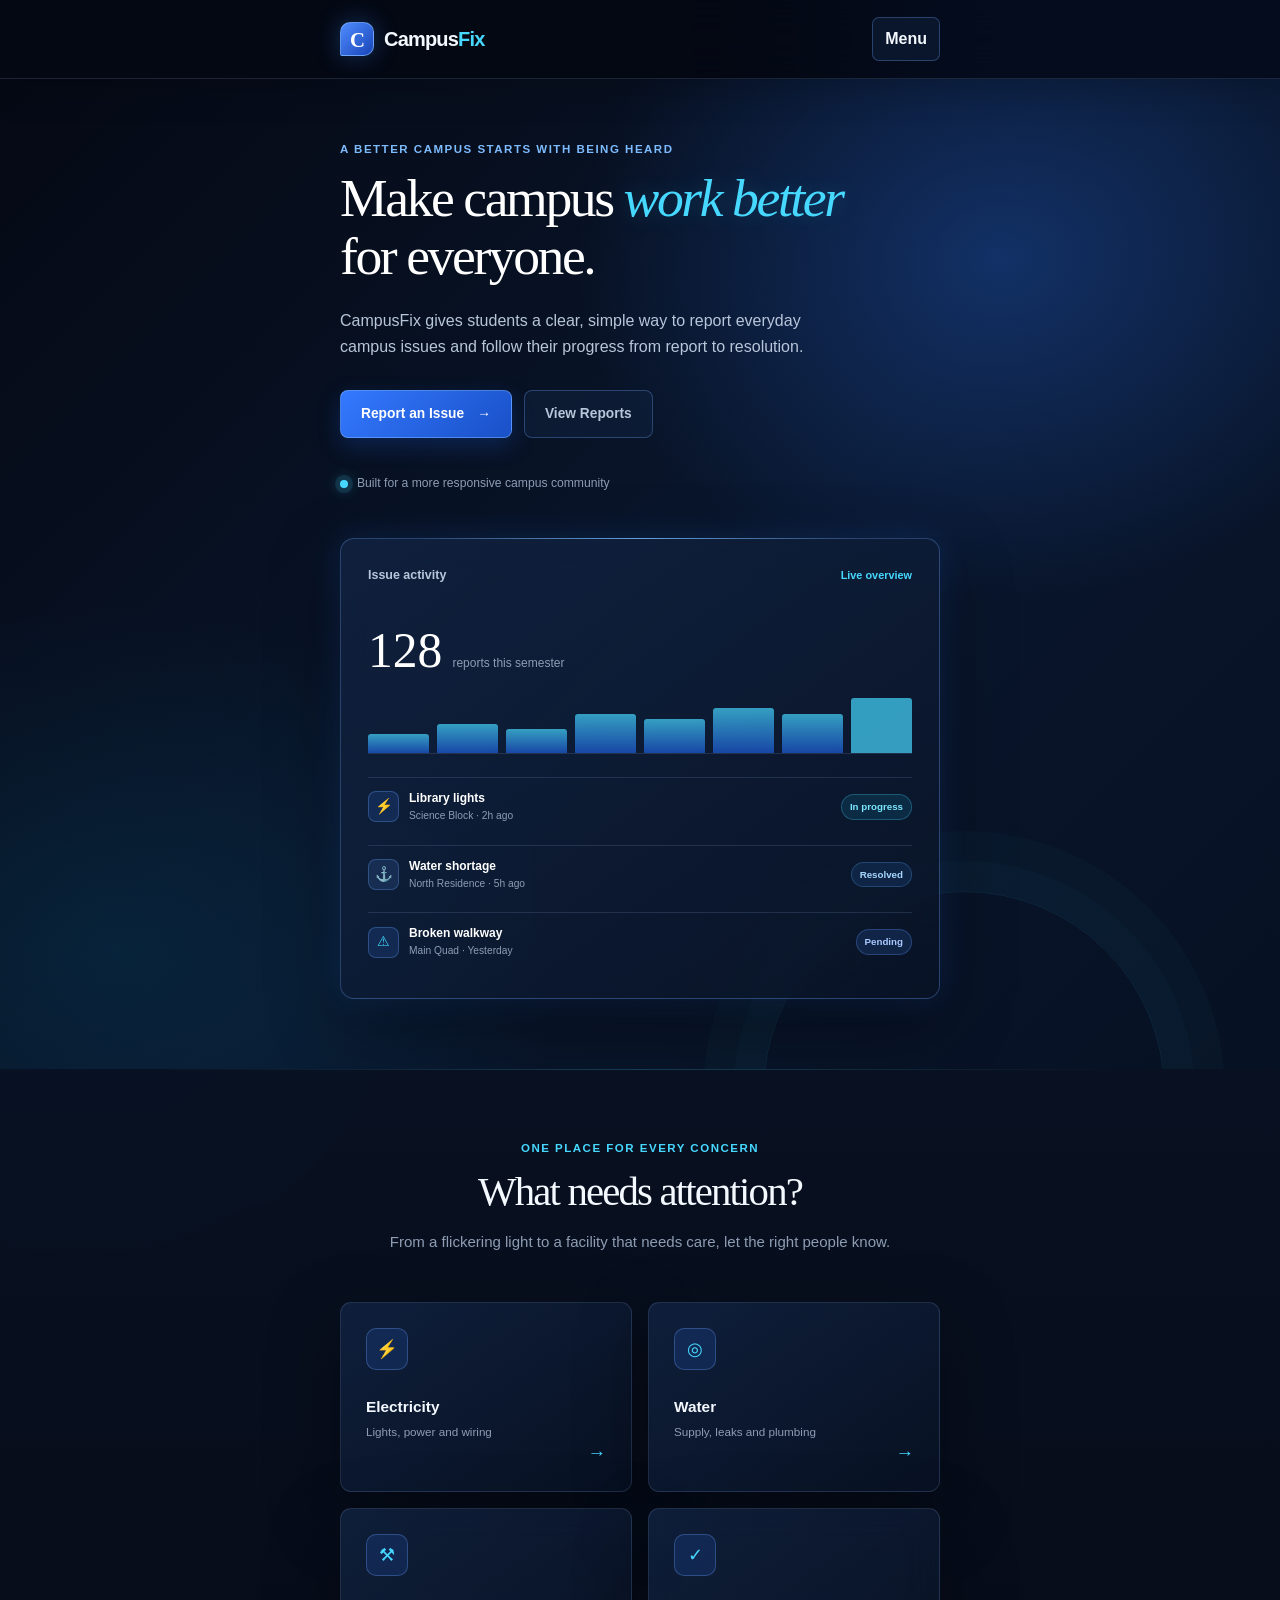
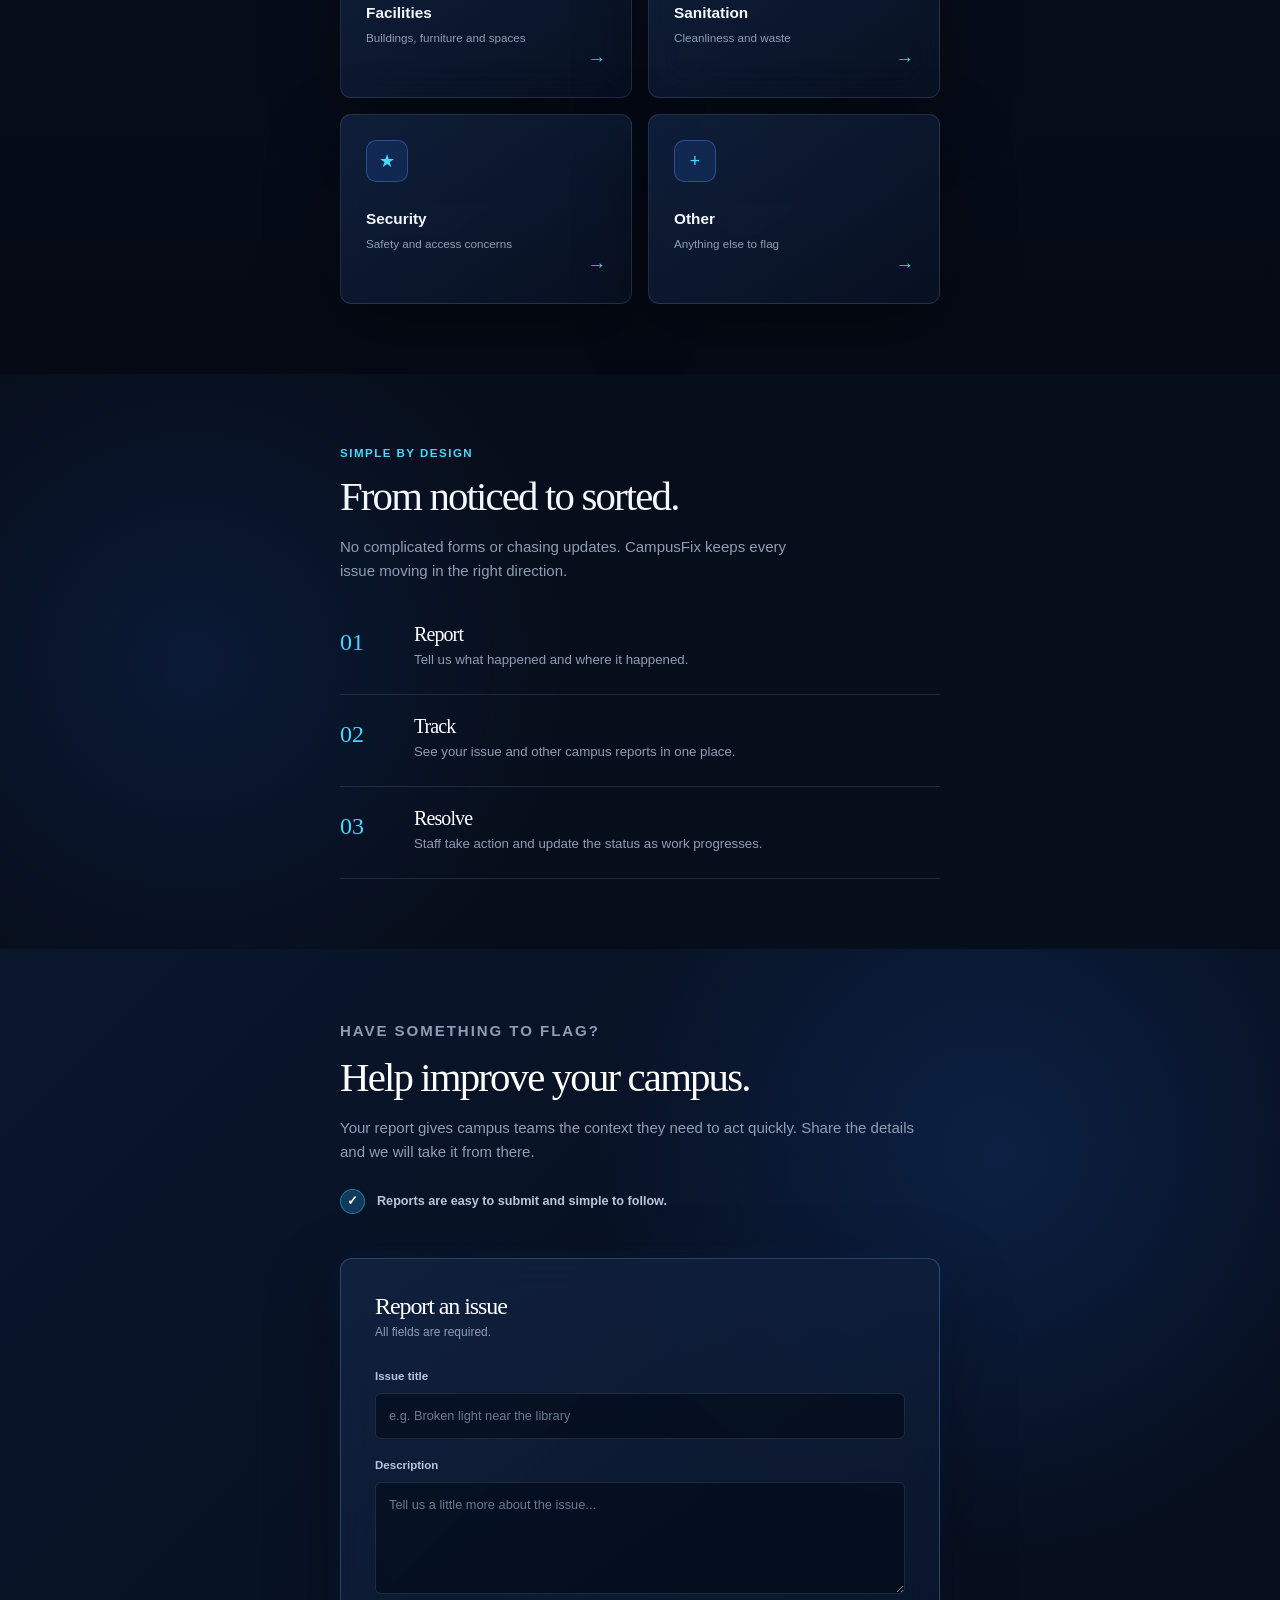
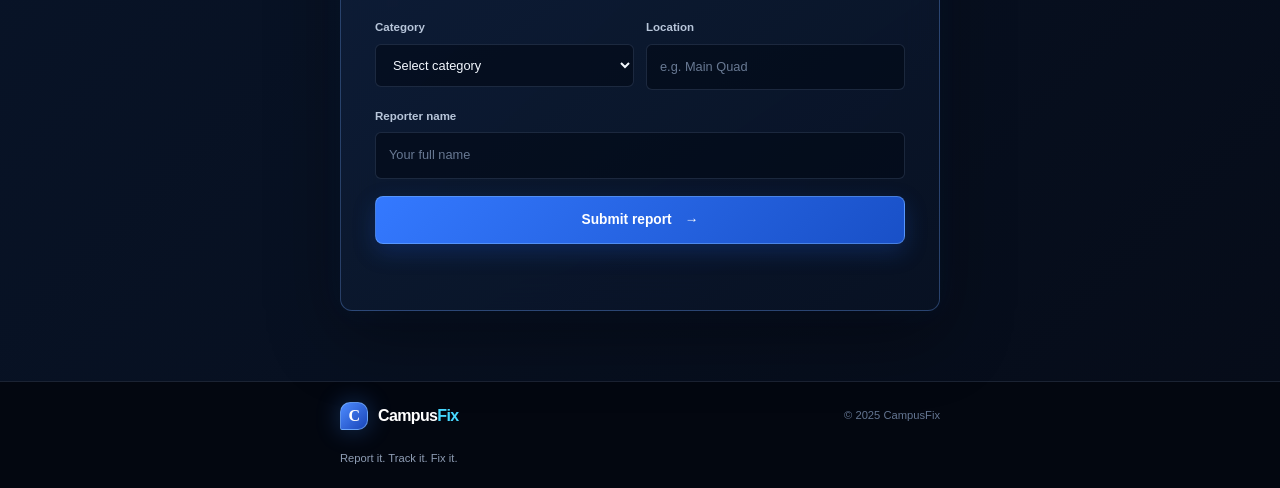
==== frontend/index.html @ f7b3ffe2 "Complete CampusFix full-stack application" ====
<!DOCTYPE html>
<html lang="en">
<head>
    <meta charset="UTF-8">
    <meta name="viewport" content="width=device-width, initial-scale=1.0">
    <meta name="description" content="CampusFix helps students report and track campus issues.">
    <title>CampusFix | Report it. Track it. Fix it.</title>
    <link rel="stylesheet" href="style.css">
</head>
<body>
    <header class="site-header">
        <div class="container nav-wrap">
            <a class="brand" href="index.html" aria-label="CampusFix home">
                <span class="brand-mark">C</span>
                <span>Campus<span class="brand-accent">Fix</span></span>
            </a>
            <button class="menu-toggle" type="button" aria-expanded="false" aria-controls="site-nav">Menu</button>
            <nav id="site-nav" class="site-nav" aria-label="Main navigation">
                <a class="active" href="index.html">Home</a>
                <a href="#report-form">Report Issue</a>
                <a href="reports.html">View Reports</a>
            </nav>
        </div>
    </header>

    <main>
        <section class="hero">
            <div class="container hero-grid">
                <div class="hero-copy">
                    <p class="eyebrow">A better campus starts with being heard</p>
                    <h1>Make campus <span>work better</span> for everyone.</h1>
                    <p class="hero-text">CampusFix gives students a clear, simple way to report everyday campus issues and follow their progress from report to resolution.</p>
                    <div class="hero-actions">
                        <a class="button button-primary" href="#report-form">Report an Issue <span aria-hidden="true">&#8594;</span></a>
                        <a class="button button-light" href="reports.html">View Reports</a>
                    </div>
                    <div class="hero-note"><span class="pulse-dot"></span> Built for a more responsive campus community</div>
                </div>
                <div class="hero-panel" aria-label="CampusFix issue tracking preview">
                    <div class="panel-topline"><span>Issue activity</span><span class="live-label">Live overview</span></div>
                    <div class="activity-total"><strong>128</strong><span>reports this semester</span></div>
                    <div class="mini-chart" aria-hidden="true"><i></i><i></i><i></i><i></i><i></i><i></i><i></i><i></i></div>
                    <div class="activity-list">
                        <div><span class="activity-icon teal">&#9889;</span><span><strong>Library lights</strong><small>Science Block &middot; 2h ago</small></span><b class="status status-progress">In progress</b></div>
                        <div><span class="activity-icon orange">&#9875;</span><span><strong>Water shortage</strong><small>North Residence &middot; 5h ago</small></span><b class="status status-resolved">Resolved</b></div>
                        <div><span class="activity-icon blue">&#9888;</span><span><strong>Broken walkway</strong><small>Main Quad &middot; Yesterday</small></span><b class="status status-pending">Pending</b></div>
                    </div>
                </div>
            </div>
        </section>

        <section class="section categories-section">
            <div class="container">
                <div class="section-heading centered">
                    <p class="eyebrow">One place for every concern</p>
                    <h2>What needs attention?</h2>
                    <p>From a flickering light to a facility that needs care, let the right people know.</p>
                </div>
                <div class="category-grid">
                    <a class="category-card" href="#report-form"><span class="category-icon icon-yellow">&#9889;</span><strong>Electricity</strong><small>Lights, power and wiring</small><span class="card-arrow">&#8594;</span></a>
                    <a class="category-card" href="#report-form"><span class="category-icon icon-blue">&#9678;</span><strong>Water</strong><small>Supply, leaks and plumbing</small><span class="card-arrow">&#8594;</span></a>
                    <a class="category-card" href="#report-form"><span class="category-icon icon-coral">&#9874;</span><strong>Facilities</strong><small>Buildings, furniture and spaces</small><span class="card-arrow">&#8594;</span></a>
                    <a class="category-card" href="#report-form"><span class="category-icon icon-green">&#10003;</span><strong>Sanitation</strong><small>Cleanliness and waste</small><span class="card-arrow">&#8594;</span></a>
                    <a class="category-card" href="#report-form"><span class="category-icon icon-navy">&#9733;</span><strong>Security</strong><small>Safety and access concerns</small><span class="card-arrow">&#8594;</span></a>
                    <a class="category-card" href="#report-form"><span class="category-icon icon-purple">&#43;</span><strong>Other</strong><small>Anything else to flag</small><span class="card-arrow">&#8594;</span></a>
                </div>
            </div>
        </section>

        <section class="section process-section">
            <div class="container process-grid">
                <div class="section-heading"><p class="eyebrow">Simple by design</p><h2>From noticed to sorted.</h2><p>No complicated forms or chasing updates. CampusFix keeps every issue moving in the right direction.</p></div>
                <ol class="process-list">
                    <li><span>01</span><div><h3>Report</h3><p>Tell us what happened and where it happened.</p></div></li>
                    <li><span>02</span><div><h3>Track</h3><p>See your issue and other campus reports in one place.</p></div></li>
                    <li><span>03</span><div><h3>Resolve</h3><p>Staff take action and update the status as work progresses.</p></div></li>
                </ol>
            </div>
        </section>

        <section id="report-form" class="section report-section">
            <div class="container report-grid">
                <div class="report-intro"><p class="eyebrow">Have something to flag?</p><h2>Help improve your campus.</h2><p>Your report gives campus teams the context they need to act quickly. Share the details and we will take it from there.</p><div class="intro-detail"><span>&#10003;</span><span>Reports are easy to submit and simple to follow.</span></div></div>
                <form class="issue-form" id="issue-form" novalidate>
                    <div class="form-heading"><h3>Report an issue</h3><p>All fields are required.</p></div>
                    <div class="form-group"><label for="issue-title">Issue title</label><input id="issue-title" name="issue-title" type="text" placeholder="e.g. Broken light near the library" required></div>
                    <div class="form-group"><label for="description">Description</label><textarea id="description" name="description" rows="4" placeholder="Tell us a little more about the issue..." required></textarea></div>
                    <div class="form-row"><div class="form-group"><label for="category">Category</label><select id="category" name="category" required><option value="">Select category</option><option>Electricity</option><option>Water</option><option>Facilities</option><option>Sanitation</option><option>Security</option><option>Other</option></select></div><div class="form-group"><label for="location">Location</label><input id="location" name="location" type="text" placeholder="e.g. Main Quad" required></div></div>
                    <div class="form-group"><label for="reporter">Reporter name</label><input id="reporter" name="reporter" type="text" placeholder="Your full name" required></div>
                    <button class="button button-primary button-full" type="submit">Submit report <span aria-hidden="true">&#8594;</span></button>
                    <p class="form-message" id="form-message" role="status"></p>
                </form>
            </div>
        </section>
    </main>

    <footer class="site-footer"><div class="container footer-wrap"><a class="brand brand-footer" href="index.html"><span class="brand-mark">C</span><span>Campus<span class="brand-accent">Fix</span></span></a><p>Report it. Track it. Fix it.</p><span class="footer-copy">&#169; 2025 CampusFix</span></div></footer>
    <script src="script.js"></script>
</body>
</html>
---- frontend/style.css ----
:root {
	--void: #050914;
	--ink: #f4f8ff;
	--muted: #8e9db4;
	--muted-bright: #b8c6da;
	--navy: #0a1223;
	--navy-light: #111e38;
	--blue: #2563eb;
	--blue-bright: #4e8cff;
	--cyan: #47d8ff;
	--line: rgba(150, 181, 231, .16);
	--line-strong: rgba(106, 159, 244, .32);
	--paper: #08101f;
	--white: #ffffff;
	--accent: var(--blue-bright);
	--teal: var(--cyan);
	--glass: rgba(15, 29, 54, .66);
	--glass-soft: rgba(13, 26, 49, .46);
	--shadow: 0 24px 70px rgba(0, 0, 0, .36);
	--glow: 0 0 34px rgba(52, 128, 255, .18);
}
* { box-sizing: border-box; }
html { scroll-behavior: smooth; }
body { position: relative; min-height: 100vh; margin: 0; overflow-x: hidden; color: var(--ink); background: var(--void); font-family: "Segoe UI", "Helvetica Neue", sans-serif; line-height: 1.6; }
body::before, body::after { position: fixed; z-index: -1; width: 36rem; height: 36rem; border-radius: 50%; content: ""; filter: blur(90px); opacity: .18; pointer-events: none; }
body::before { top: -16rem; right: -9rem; background: #145ee9; }
body::after { bottom: -21rem; left: -13rem; background: #0a9bd4; opacity: .1; }
::selection { color: var(--white); background: rgba(49, 123, 255, .65); }
:focus-visible { outline: 2px solid var(--cyan); outline-offset: 4px; }
a { color: inherit; text-decoration: none; }
button, input, select, textarea { font: inherit; }
.container { width: min(1120px, calc(100% - 48px)); margin: 0 auto; }
.site-header { position: relative; z-index: 10; border-bottom: 1px solid var(--line); background: rgba(5, 9, 20, .72); box-shadow: 0 10px 35px rgba(0, 0, 0, .18); backdrop-filter: blur(20px); }
.nav-wrap, .footer-wrap { display: flex; align-items: center; min-height: 78px; }
.nav-wrap { justify-content: space-between; }
.brand { display: inline-flex; align-items: center; gap: 10px; color: var(--ink); font-size: 1.25rem; font-weight: 700; letter-spacing: -.04em; }
.brand-mark { display: grid; width: 34px; height: 34px; place-items: center; color: var(--white); border: 1px solid rgba(137, 193, 255, .58); border-radius: 10px 10px 10px 2px; background: linear-gradient(135deg, var(--blue-bright), #1945b8); box-shadow: 0 0 24px rgba(60, 137, 255, .32); font-family: Georgia, serif; font-size: 1.3rem; }
.brand-accent { color: var(--cyan); }
.site-nav { display: flex; align-items: center; gap: 31px; color: var(--muted); font-size: .84rem; font-weight: 650; }
.site-nav a { padding: 29px 0 25px; border-bottom: 3px solid transparent; transition: color .2s, border-color .2s, text-shadow .2s; }
.site-nav a:hover, .site-nav a.active { color: var(--white); border-bottom-color: var(--cyan); text-shadow: 0 0 18px rgba(71, 216, 255, .36); }
.menu-toggle { display: none; border: 1px solid var(--line-strong); border-radius: 7px; padding: 8px 12px; color: var(--ink); background: var(--glass); font-weight: 700; }
.hero { position: relative; overflow: hidden; min-height: 590px; padding: 105px 0 118px; background: radial-gradient(ellipse at 78% 18%, rgba(43, 119, 255, .28), transparent 30%), radial-gradient(ellipse at 9% 88%, rgba(0, 173, 224, .1), transparent 28%), linear-gradient(135deg, #050914 0%, #09162c 54%, #071124 100%); }
.hero::after { position: absolute; right: 9%; bottom: -14rem; width: 25rem; height: 25rem; border: 1px solid rgba(71, 216, 255, .1); border-radius: 50%; box-shadow: 0 0 0 30px rgba(71, 216, 255, .025), 0 0 0 60px rgba(71, 216, 255, .02); content: ""; pointer-events: none; }
.hero-grid, .report-grid, .process-grid { display: grid; grid-template-columns: 1fr 1fr; align-items: center; gap: 80px; }
.hero-copy { position: relative; z-index: 1; max-width: 570px; }
.eyebrow { margin: 0 0 12px; color: var(--cyan); font-size: .72rem; font-weight: 700; letter-spacing: .13em; text-transform: uppercase; }
.hero .eyebrow { color: #7dbbff; }
h1, h2, h3, p { margin-top: 0; }
h1, h2, h3 { color: var(--ink); line-height: 1.14; letter-spacing: -.045em; }
.hero h1 { max-width: 560px; margin-bottom: 22px; color: var(--white); font-family: Georgia, serif; font-size: clamp(2.8rem, 5vw, 4.3rem); font-weight: 400; line-height: 1.08; }
.hero h1 span { color: var(--cyan); font-style: italic; text-shadow: 0 0 25px rgba(71, 216, 255, .2); }
.hero-text { max-width: 495px; margin-bottom: 31px; color: var(--muted-bright); font-size: 1rem; }
.hero-actions { display: flex; flex-wrap: wrap; gap: 12px; }
.button { display: inline-flex; align-items: center; justify-content: center; gap: 13px; min-height: 48px; padding: 0 20px; border: 1px solid transparent; border-radius: 8px; cursor: pointer; font-size: .86rem; font-weight: 700; transition: transform .22s, box-shadow .22s, border-color .22s, background .22s; }
.button:hover { transform: translateY(-3px); box-shadow: 0 14px 28px rgba(0, 0, 0, .3), 0 0 22px rgba(45, 125, 255, .2); }
.button-primary { color: var(--white); border-color: rgba(145, 200, 255, .38); background: linear-gradient(135deg, #3479ff, #1950c7); box-shadow: 0 8px 22px rgba(29, 93, 219, .25); }
.button-light { color: var(--muted-bright); border-color: var(--line-strong); background: rgba(19, 38, 71, .42); }
.button-light:hover { color: var(--white); border-color: rgba(71, 216, 255, .5); background: rgba(31, 67, 119, .55); }
.button-full { width: 100%; }
.hero-note { display: flex; align-items: center; gap: 9px; margin-top: 36px; color: var(--muted); font-size: .76rem; }
.pulse-dot { width: 8px; height: 8px; border-radius: 50%; background: var(--cyan); box-shadow: 0 0 0 5px rgba(71, 216, 255, .12), 0 0 15px rgba(71, 216, 255, .7); }
.hero-panel, .category-card, .issue-form, .filter-bar, .report-card, .stat-card, .admin-table-wrap, .empty-state { border: 1px solid var(--line); background: linear-gradient(145deg, rgba(19, 38, 71, .72), rgba(9, 19, 37, .74)); box-shadow: var(--shadow); backdrop-filter: blur(18px); }
.hero-panel { position: relative; z-index: 1; padding: 27px; color: var(--white); border-color: var(--line-strong); border-radius: 14px; box-shadow: var(--shadow), var(--glow); }
.hero-panel::before { position: absolute; top: -1px; right: 13%; left: 13%; height: 1px; background: linear-gradient(90deg, transparent, rgba(121, 190, 255, .75), transparent); content: ""; }
.panel-topline, .activity-list > div, .results-heading, .intro-detail { display: flex; align-items: center; justify-content: space-between; }
.panel-topline { color: var(--muted-bright); font-size: .78rem; font-weight: 700; }.live-label { color: var(--cyan); font-size: .68rem; }.activity-total { display: flex; align-items: baseline; gap: 10px; margin-top: 25px; }.activity-total strong { color: var(--white); font-family: Georgia, serif; font-size: 3.1rem; font-weight: 400; }.activity-total span { color: var(--muted); font-size: .75rem; }.mini-chart { display: flex; align-items: end; gap: 8px; height: 56px; margin: 8px 0 23px; border-bottom: 1px solid var(--line); }.mini-chart i { flex: 1; border-radius: 3px 3px 0 0; background: linear-gradient(to top, #1d5bd7, var(--cyan)); opacity: .7; }.mini-chart i:nth-child(1) { height: 35%; }.mini-chart i:nth-child(2) { height: 53%; }.mini-chart i:nth-child(3) { height: 43%; }.mini-chart i:nth-child(4) { height: 72%; }.mini-chart i:nth-child(5) { height: 62%; }.mini-chart i:nth-child(6) { height: 82%; }.mini-chart i:nth-child(7) { height: 72%; }.mini-chart i:nth-child(8) { height: 100%; background: var(--cyan); }.activity-list { display: grid; gap: 9px; }.activity-list > div { gap: 10px; justify-content: flex-start; padding: 11px 0; border-top: 1px solid var(--line); }.activity-list > div > span:nth-child(2) { flex: 1; }.activity-list strong, .activity-list small { display: block; }.activity-list strong { color: var(--white); font-size: .75rem; }.activity-list small { color: var(--muted); font-size: .64rem; }.activity-icon { display: grid; width: 31px; height: 31px; place-items: center; border: 1px solid var(--line-strong); border-radius: 8px; background: rgba(53, 119, 233, .16); color: var(--cyan); font-size: .9rem; }.teal, .blue { background: rgba(53, 119, 233, .16); color: var(--cyan); }.orange { background: rgba(75, 128, 222, .16); color: #8cb6ff; }
.status { display: inline-block; padding: 4px 8px; border: 1px solid transparent; border-radius: 20px; font-size: .61rem; font-weight: 700; white-space: nowrap; }.status-pending { color: #a9c9ff; border-color: rgba(99, 157, 255, .28); background: rgba(55, 111, 217, .18); }.status-progress { color: #7be8ff; border-color: rgba(71, 216, 255, .27); background: rgba(25, 152, 190, .16); }.status-resolved { color: #a7d8ff; border-color: rgba(89, 177, 255, .25); background: rgba(45, 107, 190, .18); }
.section { position: relative; padding: 104px 0; }.categories-section, .reports-section, .admin-section { background: linear-gradient(180deg, rgba(9, 18, 35, .92), rgba(5, 10, 21, .96)); }.categories-section::before { position: absolute; top: 0; right: 12%; left: 12%; height: 1px; background: linear-gradient(90deg, transparent, rgba(71, 216, 255, .22), transparent); content: ""; }.section-heading { max-width: 475px; }.section-heading.centered { max-width: 570px; margin: 0 auto 48px; text-align: center; }.section-heading h2, .report-intro h2 { margin-bottom: 14px; font-family: Georgia, serif; font-size: 2.55rem; font-weight: 400; }.section-heading > p:last-child, .report-intro > p { color: var(--muted); font-size: .94rem; }
.category-grid { display: grid; grid-template-columns: repeat(3, 1fr); gap: 16px; }.category-card { position: relative; display: flex; flex-direction: column; min-height: 190px; padding: 25px; border-radius: 11px; transition: transform .22s, border-color .22s, box-shadow .22s, background .22s; }.category-card:hover { transform: translateY(-5px); border-color: rgba(92, 169, 255, .52); background: linear-gradient(145deg, rgba(25, 56, 103, .8), rgba(9, 22, 43, .82)); box-shadow: var(--shadow), 0 0 30px rgba(45, 125, 255, .16); }.category-icon { display: grid; width: 42px; height: 42px; margin-bottom: 25px; place-items: center; border: 1px solid var(--line-strong); border-radius: 10px; background: rgba(42, 106, 222, .17); color: var(--cyan); font-size: 1.1rem; }.category-card strong { margin-bottom: 4px; color: var(--ink); font-size: .96rem; }.category-card small { color: var(--muted); font-size: .73rem; }.card-arrow { position: absolute; right: 25px; bottom: 23px; color: var(--cyan); font-size: 1.15rem; transition: transform .22s; }.category-card:hover .card-arrow { transform: translateX(4px); }.icon-yellow, .icon-blue, .icon-coral, .icon-green, .icon-navy, .icon-purple { color: var(--cyan); background: rgba(42, 106, 222, .17); }
.process-section { background: radial-gradient(circle at 15% 50%, rgba(22, 74, 160, .2), transparent 33%), #070e1b; }.process-grid { gap: 120px; }.process-list { display: grid; gap: 0; margin: 0; padding: 0; list-style: none; }.process-list li { display: grid; grid-template-columns: 55px 1fr; gap: 19px; padding: 20px 0 24px; border-bottom: 1px solid var(--line); }.process-list li:first-child { padding-top: 0; }.process-list > li > span { color: var(--cyan); font-family: Georgia, serif; font-size: 1.5rem; }.process-list h3 { margin-bottom: 3px; color: var(--white); font-family: Georgia, serif; font-size: 1.25rem; font-weight: 400; }.process-list p { margin: 0; color: var(--muted); font-size: .83rem; }
.report-section { color: var(--white); background: radial-gradient(circle at 78% 20%, rgba(27, 84, 176, .23), transparent 31%), linear-gradient(135deg, #09162c, #060c19); }.report-grid { align-items: start; gap: 90px; }.report-intro { padding-top: 45px; }.report-intro h2 { color: var(--white); }.intro-detail { justify-content: flex-start; gap: 12px; margin-top: 25px; color: var(--muted-bright); font-size: .79rem; font-weight: 700; }.intro-detail span:first-child { display: grid; width: 25px; height: 25px; place-items: center; color: var(--white); border: 1px solid rgba(71, 216, 255, .4); border-radius: 50%; background: rgba(35, 148, 212, .3); }
.issue-form { padding: 34px; border-color: var(--line-strong); border-radius: 12px; box-shadow: var(--shadow), 0 0 30px rgba(27, 95, 193, .1); }.form-heading { margin-bottom: 25px; }.form-heading h3 { margin-bottom: 3px; color: var(--white); font-family: Georgia, serif; font-size: 1.5rem; font-weight: 400; }.form-heading p { margin: 0; color: var(--muted); font-size: .75rem; }.form-group { margin-bottom: 17px; }.form-group label, .filter-field label, .search-field label { display: block; margin-bottom: 7px; color: var(--muted-bright); font-size: .72rem; font-weight: 700; }.form-group input, .form-group select, .form-group textarea, .filter-field select, .search-field input { width: 100%; padding: 12px 13px; border: 1px solid var(--line); border-radius: 6px; outline: none; color: var(--ink); background: rgba(3, 10, 22, .58); font-size: .8rem; transition: border-color .2s, box-shadow .2s, background .2s; }.form-group input::placeholder, .form-group textarea::placeholder, .search-field input::placeholder { color: #687993; }.form-group textarea { min-height: 112px; resize: vertical; }.form-group input:focus, .form-group select:focus, .form-group textarea:focus, .filter-field select:focus, .search-field input:focus { border-color: var(--cyan); background: rgba(8, 22, 45, .8); box-shadow: 0 0 0 3px rgba(71, 216, 255, .1), 0 0 20px rgba(71, 216, 255, .08); }.form-row { display: grid; grid-template-columns: 1fr 1fr; gap: 12px; }.form-message { min-height: 20px; margin: 12px 0 0; color: var(--cyan); font-size: .75rem; font-weight: 700; }
.page-intro { padding: 63px 0 67px; border-bottom: 1px solid var(--line); background: radial-gradient(circle at 73% 0%, rgba(31, 96, 202, .25), transparent 36%), linear-gradient(135deg, #050914, #0a1830); }.page-intro h1 { margin-bottom: 10px; color: var(--white); font-family: Georgia, serif; font-size: 3.3rem; font-weight: 400; }.page-intro p:last-child { max-width: 500px; margin: 0; color: var(--muted-bright); font-size: .95rem; }.reports-section, .admin-section { padding-top: 62px; }.filter-bar { display: grid; grid-template-columns: 1.7fr 1fr 1fr; gap: 14px; padding: 21px; border-radius: 11px; }.results-heading { margin: 39px 0 18px; }.results-heading h2 { margin: 3px 0 0; color: var(--white); font-family: Georgia, serif; font-size: 1.65rem; font-weight: 400; }.results-heading > span { color: var(--muted); font-size: .75rem; }.reports-list { display: grid; grid-template-columns: 1fr 1fr; gap: 16px; }.report-card { padding: 22px; border-radius: 10px; transition: transform .22s, border-color .22s, box-shadow .22s; }.report-card:hover { transform: translateY(-4px); border-color: var(--line-strong); box-shadow: var(--shadow), var(--glow); }.report-card-top { display: flex; justify-content: space-between; align-items: start; gap: 15px; margin-bottom: 14px; }.report-card h3 { margin: 0; color: var(--white); font-family: Georgia, serif; font-size: 1.13rem; font-weight: 400; }.report-card p { margin-bottom: 19px; color: var(--muted); font-size: .79rem; }.report-meta { display: flex; flex-wrap: wrap; gap: 8px 19px; padding-top: 14px; border-top: 1px solid var(--line); color: var(--muted); font-size: .68rem; }.report-meta strong { color: var(--muted-bright); }.empty-state { padding: 35px; border-radius: 10px; color: var(--muted); text-align: center; }
.reports-page .page-intro { padding-top: 76px; padding-bottom: 78px; }.reports-page .page-intro h1 { margin-bottom: 16px; font-size: clamp(2.7rem, 5vw, 3.75rem); }.reports-page .page-intro p:last-child { max-width: 580px; line-height: 1.75; }.reports-page .reports-section { padding-top: 70px; }.reports-page .filter-bar { position: relative; gap: 18px; padding: 25px; border-color: var(--line-strong); box-shadow: var(--shadow), 0 0 28px rgba(27, 95, 193, .08); }.reports-page .filter-bar::before { position: absolute; top: -1px; right: 18%; left: 18%; height: 1px; background: linear-gradient(90deg, transparent, rgba(121, 190, 255, .7), transparent); content: ""; }.reports-page .results-heading { margin: 45px 2px 20px; align-items: end; }.reports-page .results-heading h2 { margin-top: 5px; font-size: 1.85rem; }.reports-page .results-heading > span { padding: 5px 10px; border: 1px solid var(--line); border-radius: 999px; color: var(--muted-bright); background: rgba(23, 58, 112, .22); }.reports-page .reports-list { gap: 18px; }.reports-page .report-card { min-height: 218px; padding: 25px; border-color: rgba(150, 181, 231, .2); background: linear-gradient(145deg, rgba(18, 39, 75, .78), rgba(8, 18, 36, .82)); }.reports-page .report-card-top { min-height: 34px; margin-bottom: 17px; }.reports-page .report-card h3 { max-width: 72%; font-size: 1.2rem; line-height: 1.25; }.reports-page .report-card p { min-height: 50px; margin-bottom: 22px; line-height: 1.7; }.reports-page .report-meta { gap: 9px 16px; line-height: 1.4; }.reports-page .report-meta span { display: inline-flex; align-items: center; gap: 5px; }.reports-page .report-meta span:not(:last-child)::after { color: rgba(143, 174, 222, .55); content: "•"; }.reports-page .empty-state { border-color: var(--line-strong); background: rgba(12, 27, 51, .58); }
.stats-grid { display: grid; grid-template-columns: repeat(4, 1fr); gap: 15px; }.stat-card { padding: 22px; border-radius: 10px; border-top: 2px solid var(--blue-bright); transition: transform .22s, border-color .22s, box-shadow .22s; }.stat-card:hover { transform: translateY(-4px); border-color: var(--line-strong); box-shadow: var(--shadow), var(--glow); }.stat-card.stat-pending, .stat-card.stat-progress, .stat-card.stat-resolved { border-top-color: var(--blue-bright); }.stat-label, .stat-card small { display: block; color: var(--muted); font-size: .7rem; }.stat-card strong { display: block; margin: 8px 0 1px; color: var(--white); font-family: Georgia, serif; font-size: 2.25rem; font-weight: 400; }.admin-table-wrap { margin-top: 48px; padding: 25px; border-radius: 11px; }.admin-table-wrap .results-heading { margin: 0 0 18px; }.admin-table { width: 100%; border-collapse: collapse; color: var(--muted-bright); text-align: left; font-size: .75rem; }.admin-table th { padding: 12px 10px; color: var(--muted); border-bottom: 1px solid var(--line); font-size: .65rem; text-transform: uppercase; letter-spacing: .07em; }.admin-table td { padding: 15px 10px; border-bottom: 1px solid var(--line); }.admin-table tr:last-child td { border-bottom: 0; }.admin-table td:first-child { min-width: 180px; color: var(--white); font-weight: 700; }.admin-table select { padding: 7px; border: 1px solid var(--line); border-radius: 5px; color: var(--muted-bright); background: rgba(3, 10, 22, .7); font-size: .7rem; }.update-button { padding: 7px 10px; border: 1px solid var(--line-strong); border-radius: 5px; color: var(--cyan); background: rgba(36, 104, 214, .16); cursor: pointer; font-size: .68rem; font-weight: 700; transition: background .2s, transform .2s; }.update-button:hover { transform: translateY(-1px); background: rgba(36, 104, 214, .35); }.update-button.updated { color: #b7e3ff; border-color: rgba(71, 216, 255, .4); background: rgba(25, 152, 190, .22); }
.admin-page .page-intro { padding-top: 76px; padding-bottom: 78px; }.admin-page .page-intro h1 { margin-bottom: 16px; font-size: clamp(2.7rem, 5vw, 3.75rem); }.admin-page .page-intro p:last-child { max-width: 600px; line-height: 1.75; }.admin-page .admin-section { padding-top: 70px; }.admin-page .stats-grid { gap: 18px; }.admin-page .stat-card { min-height: 166px; padding: 25px; border-top-width: 3px; border-color: rgba(150, 181, 231, .2); background: linear-gradient(145deg, rgba(19, 40, 78, .78), rgba(8, 18, 36, .82)); }.admin-page .stat-card:hover { border-color: rgba(92, 169, 255, .52); }.admin-page .stat-label { color: var(--muted-bright); font-size: .72rem; letter-spacing: .02em; }.admin-page .stat-card strong { margin: 13px 0 2px; font-size: 2.7rem; line-height: 1; }.admin-page .stat-card small { color: var(--muted); line-height: 1.4; }.admin-page .admin-table-wrap { position: relative; margin-top: 52px; padding: 28px; border-color: var(--line-strong); box-shadow: var(--shadow), 0 0 28px rgba(27, 95, 193, .08); }.admin-page .admin-table-wrap::before { position: absolute; top: -1px; right: 18%; left: 18%; height: 1px; background: linear-gradient(90deg, transparent, rgba(121, 190, 255, .7), transparent); content: ""; }.admin-page .admin-table-wrap .results-heading { margin-bottom: 22px; align-items: end; }.admin-page .admin-table-wrap .results-heading h2 { margin-top: 5px; font-size: 1.85rem; }.admin-page .admin-table-wrap .results-heading > span { padding: 5px 10px; border: 1px solid var(--line); border-radius: 999px; color: var(--muted-bright); background: rgba(23, 58, 112, .22); }.admin-page .admin-table { border-spacing: 0 5px; border-collapse: separate; }.admin-page .admin-table th { padding: 11px 12px; border-bottom: 1px solid var(--line-strong); color: var(--muted-bright); }.admin-page .admin-table td { padding: 17px 12px; border-bottom: 1px solid rgba(150, 181, 231, .1); background: rgba(10, 24, 47, .36); }.admin-page .admin-table tbody tr { transition: transform .2s, background .2s; }.admin-page .admin-table tbody tr:hover { transform: translateX(2px); }.admin-page .admin-table tbody tr:hover td { background: rgba(25, 57, 106, .46); }.admin-page .admin-table td:first-child { border-left: 1px solid rgba(150, 181, 231, .1); border-radius: 7px 0 0 7px; }.admin-page .admin-table td:last-child { border-right: 1px solid rgba(150, 181, 231, .1); border-radius: 0 7px 7px 0; }.admin-page .admin-table select { min-width: 108px; padding: 8px 10px; border-color: var(--line-strong); background: rgba(3, 10, 22, .82); cursor: pointer; transition: border-color .2s, box-shadow .2s; }.admin-page .admin-table select:hover, .admin-page .admin-table select:focus { border-color: var(--cyan); box-shadow: 0 0 0 3px rgba(71, 216, 255, .1); }.admin-page .update-button { min-width: 63px; padding: 8px 11px; }
.site-footer { color: var(--muted); border-top: 1px solid var(--line); background: rgba(4, 8, 17, .86); }.footer-wrap { justify-content: space-between; gap: 20px; min-height: 95px; }.brand-footer { color: var(--white); font-size: 1rem; }.brand-footer .brand-mark { width: 28px; height: 28px; font-size: 1rem; }.footer-wrap p, .footer-copy { margin: 0; font-size: .7rem; }.footer-copy { color: #647692; }
.login-section { padding-top: 104px; padding-bottom: 118px; color: var(--white); background: linear-gradient(135deg, #050914 0%, #09162c 54%, #071124 100%); }
.login-grid { display: grid; grid-template-columns: 1fr 1fr; align-items: center; gap: 80px; }
.login-copy { position: relative; z-index: 1; max-width: 570px; }
.login-copy h1 { margin-bottom: 18px; color: var(--white); font-family: Georgia, serif; font-size: clamp(2.7rem, 5vw, 4rem); font-weight: 400; }
.login-copy p { color: var(--muted-bright); font-size: 1rem; line-height: 1.7; }
.login-page .page-intro { padding-top: 76px; padding-bottom: 78px; }
.login-page .page-intro h1 { margin-bottom: 16px; font-size: clamp(2.7rem, 5vw, 3.75rem); }
@media (max-width: 800px) {
  .login-grid { grid-template-columns: 1fr; gap: 44px; }
  .login-section { padding-top: 70px; padding-bottom: 70px; }
}
@media (max-width: 500px) {
  .login-grid { grid-template-columns: 1fr; }
} .container { width: min(100% - 34px, 600px); }.menu-toggle { display: block; }.site-nav { position: absolute; top: 78px; right: 17px; left: 17px; display: none; flex-direction: column; align-items: stretch; gap: 0; padding: 8px 17px; border: 1px solid var(--line-strong); border-radius: 8px; background: rgba(8, 17, 34, .95); box-shadow: var(--shadow); backdrop-filter: blur(18px); }.site-nav.open { display: flex; }.site-nav a, .site-nav a.active { padding: 11px 0; border-bottom: 1px solid var(--line); }.site-nav a:last-child { border-bottom: 0; }.hero { padding: 61px 0 70px; }.hero-grid, .report-grid, .process-grid { grid-template-columns: 1fr; gap: 44px; }.hero h1 { font-size: 3.35rem; }.section { padding: 70px 0; }.category-grid, .reports-list { grid-template-columns: 1fr 1fr; }.process-grid { gap: 25px; }.report-intro { padding-top: 0; }.page-intro h1 { font-size: 2.8rem; }.filter-bar { grid-template-columns: 1fr 1fr; }.search-field { grid-column: span 2; }.stats-grid { grid-template-columns: 1fr 1fr; }.table-scroll { overflow-x: auto; }.admin-table { min-width: 760px; }.footer-wrap { flex-wrap: wrap; padding: 20px 0; }.footer-wrap p { order: 3; width: 100%; } }
@media (max-width: 500px) { .hero h1 { font-size: 2.7rem; }.hero-actions .button { width: 100%; }.category-grid, .reports-list, .stats-grid, .form-row { grid-template-columns: 1fr; }.filter-bar { grid-template-columns: 1fr; }.search-field { grid-column: auto; }.issue-form { padding: 22px; }.report-card-top { display: block; }.report-card-top .status { display: inline-block; margin-top: 10px; }.page-intro { padding: 48px 0 52px; }.page-intro h1 { font-size: 2.35rem; }.admin-table-wrap { padding: 18px; }.footer-copy { margin-left: auto; } }
.admin-auth-gate { max-width: 520px; margin: 0 auto; }
.admin-content { }
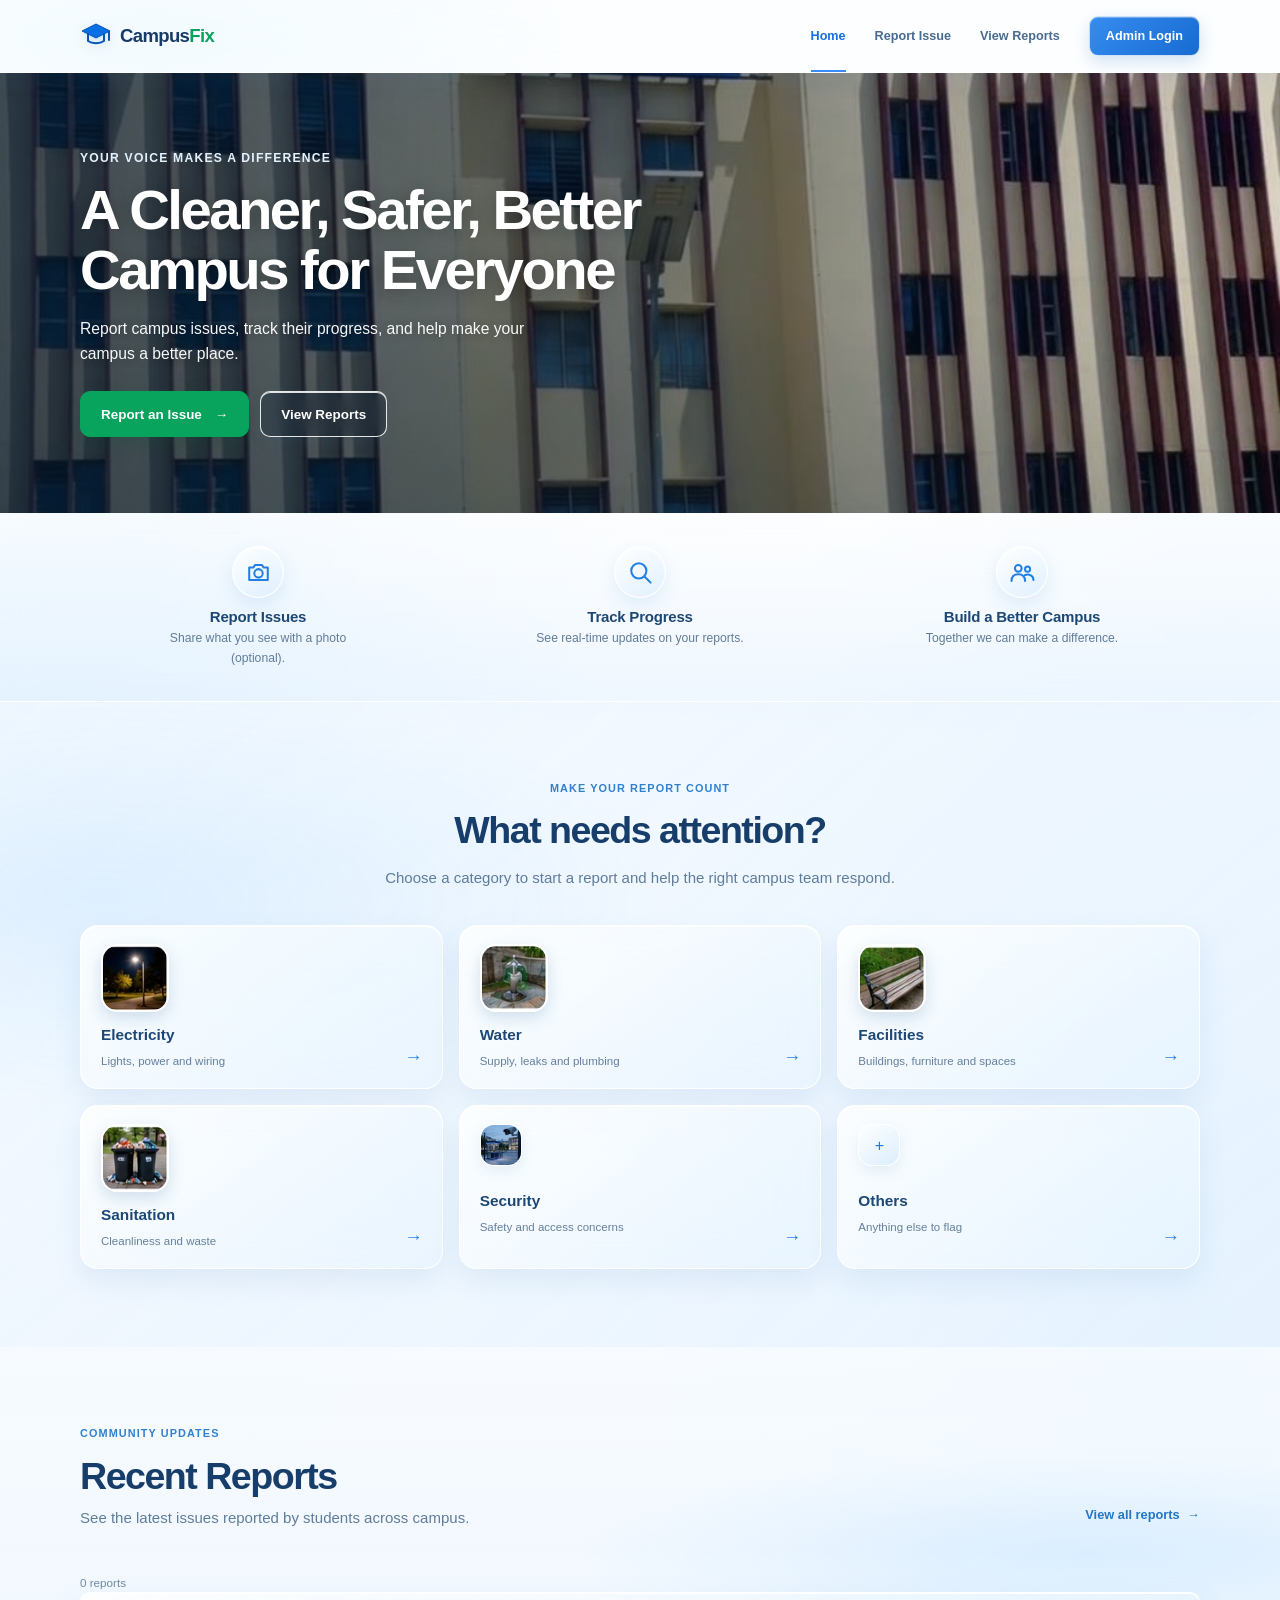
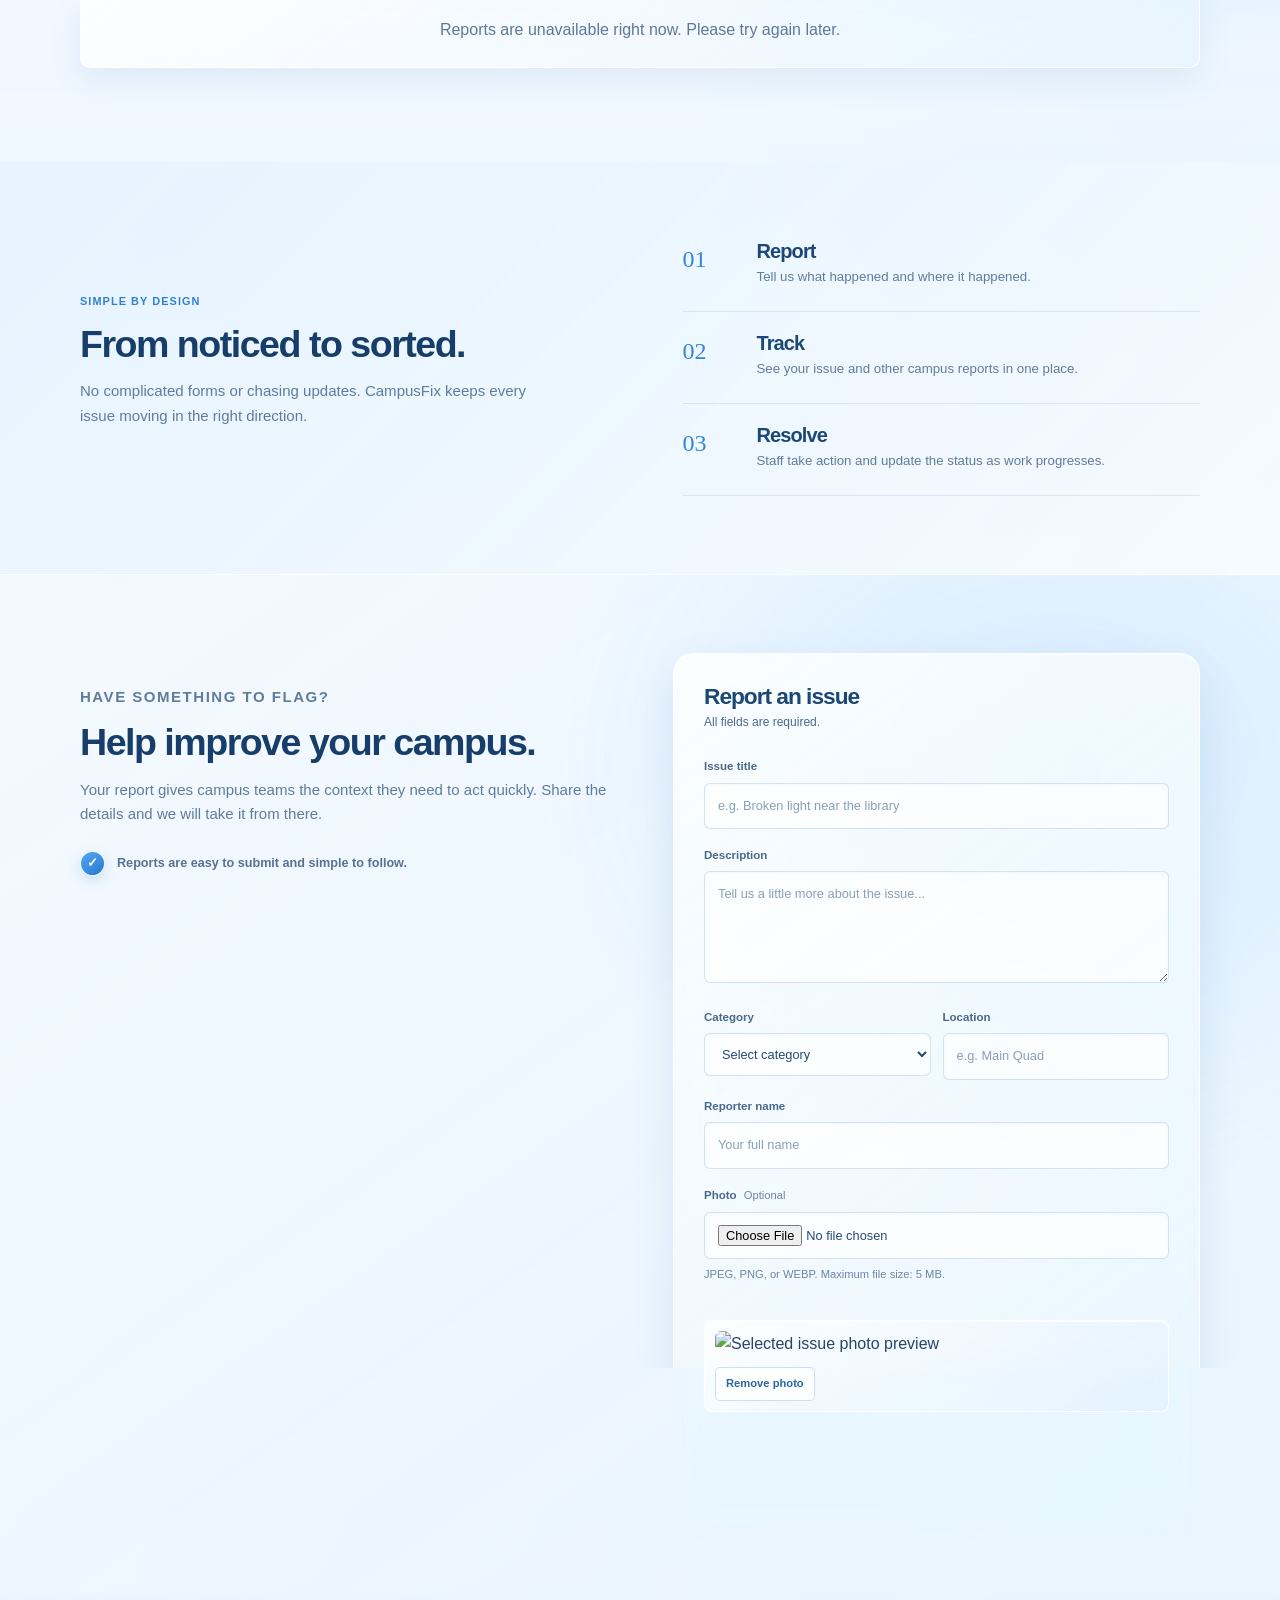
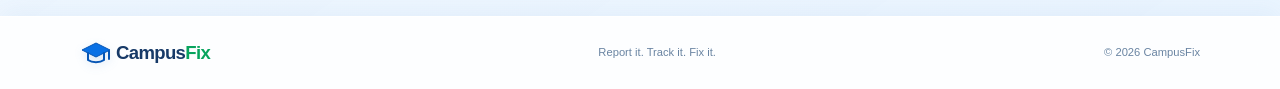
==== commit 5b79ea5a: "Update hero section and add new features Co-authored-by: Copilot <223556219+Copilot@users.noreply.gi" ====
--- a/frontend/index.html
+++ b/frontend/index.html
@@ -11,10 +11,10 @@
     <header class="site-header">
         <div class="container nav-wrap">
             <a class="brand" href="index.html" aria-label="CampusFix home">
-                <span class="brand-mark">C</span>
+                <span class="brand-mark" aria-hidden="true"><svg viewBox="0 0 32 32"><path d="m2 11 14-7 14 7-14 7L2 11Z"/><path d="M8 14v7c4 3 12 3 16 0v-7"/><path d="M29 12v8"/></svg></span>
                 <span>Campus<span class="brand-accent">Fix</span></span>
             </a>
-            <button class="menu-toggle" type="button" aria-expanded="false" aria-controls="site-nav">Menu</button>
+            <button class="menu-toggle" type="button" aria-label="Toggle navigation" aria-expanded="false" aria-controls="site-nav">Menu</button>
             <nav id="site-nav" class="site-nav" aria-label="Main navigation">
                 <a class="active" href="index.html">Home</a>
                 <a href="#report-form">Report Issue</a>
@@ -25,45 +25,71 @@
 
     <main>
         <section class="hero">
+            <img class="hero-photo" src="ucc-campus-hero.jpeg" alt="" aria-hidden="true">
             <div class="container hero-grid">
                 <div class="hero-copy">
-                    <p class="eyebrow">A better campus starts with being heard</p>
-                    <h1>Make campus <span>work better</span> for everyone.</h1>
-                    <p class="hero-text">CampusFix gives students a clear, simple way to report everyday campus issues and follow their progress from report to resolution.</p>
+                    <p class="eyebrow">Your voice makes a difference</p>
+                    <h1>A Cleaner, Safer, Better Campus for Everyone</h1>
+                    <p class="hero-text">Report campus issues, track their progress, and help make your campus a better place.</p>
                     <div class="hero-actions">
                         <a class="button button-primary" href="#report-form">Report an Issue <span aria-hidden="true">&#8594;</span></a>
                         <a class="button button-light" href="reports.html">View Reports</a>
                     </div>
-                    <div class="hero-note"><span class="pulse-dot"></span> Built for a more responsive campus community</div>
                 </div>
-                <div class="hero-panel" aria-label="CampusFix issue tracking preview">
-                    <div class="panel-topline"><span>Issue activity</span><span class="live-label">Live overview</span></div>
-                    <div class="activity-total"><strong>128</strong><span>reports this semester</span></div>
-                    <div class="mini-chart" aria-hidden="true"><i></i><i></i><i></i><i></i><i></i><i></i><i></i><i></i></div>
-                    <div class="activity-list">
-                        <div><span class="activity-icon teal">&#9889;</span><span><strong>Library lights</strong><small>Science Block &middot; 2h ago</small></span><b class="status status-progress">In progress</b></div>
-                        <div><span class="activity-icon orange">&#9875;</span><span><strong>Water shortage</strong><small>North Residence &middot; 5h ago</small></span><b class="status status-resolved">Resolved</b></div>
-                        <div><span class="activity-icon blue">&#9888;</span><span><strong>Broken walkway</strong><small>Main Quad &middot; Yesterday</small></span><b class="status status-pending">Pending</b></div>
-                    </div>
-                </div>
+            </div>
+        </section>
+
+        <section class="feature-strip" aria-label="How CampusFix helps">
+            <div class="container feature-grid">
+                <article class="feature-item">
+                    <span class="feature-icon" aria-hidden="true"><svg viewBox="0 0 32 32"><path d="M5 10h5l2-3h8l2 3h5v15H5z"/><circle cx="16" cy="17" r="5"/></svg></span>
+                    <h2>Report Issues</h2>
+                    <p>Share what you see with a photo (optional).</p>
+                </article>
+                <article class="feature-item">
+                    <span class="feature-icon" aria-hidden="true"><svg viewBox="0 0 32 32"><circle cx="14" cy="14" r="9"/><path d="m21 21 7 7"/></svg></span>
+                    <h2>Track Progress</h2>
+                    <p>See real-time updates on your reports.</p>
+                </article>
+                <article class="feature-item">
+                    <span class="feature-icon" aria-hidden="true"><svg viewBox="0 0 32 32"><circle cx="11" cy="11" r="4"/><circle cx="22" cy="12" r="3"/><path d="M3 26c0-5 3-8 8-8s8 3 8 8M19 19c5-2 10 1 10 6"/></svg></span>
+                    <h2>Build a Better Campus</h2>
+                    <p>Together we can make a difference.</p>
+                </article>
             </div>
         </section>
 
         <section class="section categories-section">
             <div class="container">
                 <div class="section-heading centered">
-                    <p class="eyebrow">One place for every concern</p>
+                    <p class="eyebrow">Make your report count</p>
                     <h2>What needs attention?</h2>
-                    <p>From a flickering light to a facility that needs care, let the right people know.</p>
+                    <p>Choose a category to start a report and help the right campus team respond.</p>
                 </div>
                 <div class="category-grid">
-                    <a class="category-card" href="#report-form"><span class="category-icon icon-yellow">&#9889;</span><strong>Electricity</strong><small>Lights, power and wiring</small><span class="card-arrow">&#8594;</span></a>
-                    <a class="category-card" href="#report-form"><span class="category-icon icon-blue">&#9678;</span><strong>Water</strong><small>Supply, leaks and plumbing</small><span class="card-arrow">&#8594;</span></a>
-                    <a class="category-card" href="#report-form"><span class="category-icon icon-coral">&#9874;</span><strong>Facilities</strong><small>Buildings, furniture and spaces</small><span class="card-arrow">&#8594;</span></a>
-                    <a class="category-card" href="#report-form"><span class="category-icon icon-green">&#10003;</span><strong>Sanitation</strong><small>Cleanliness and waste</small><span class="card-arrow">&#8594;</span></a>
-                    <a class="category-card" href="#report-form"><span class="category-icon icon-navy">&#9733;</span><strong>Security</strong><small>Safety and access concerns</small><span class="card-arrow">&#8594;</span></a>
-                    <a class="category-card" href="#report-form"><span class="category-icon icon-purple">&#43;</span><strong>Other</strong><small>Anything else to flag</small><span class="card-arrow">&#8594;</span></a>
+                    <a class="category-card" data-category="Electricity" href="#report-form"><img class="category-photo" src="category-electricity.jpg" alt="Campus walkway streetlight"><strong>Electricity</strong><small>Lights, power and wiring</small><span class="card-arrow" aria-hidden="true">&#8594;</span></a>
+                    <a class="category-card" data-category="Water" href="#report-form"><img class="category-photo" src="category-water.jpg" alt="Campus water fountain"><strong>Water</strong><small>Supply, leaks and plumbing</small><span class="card-arrow" aria-hidden="true">&#8594;</span></a>
+                    <a class="category-card" data-category="Facilities" href="#report-form"><img class="category-photo" src="category-facilities.jpg" alt="Campus bench needing repair"><strong>Facilities</strong><small>Buildings, furniture and spaces</small><span class="card-arrow" aria-hidden="true">&#8594;</span></a>
+                    <a class="category-card" data-category="Sanitation" href="#report-form"><img class="category-photo" src="category-sanitation.jpg" alt="Overflowing campus waste bins"><strong>Sanitation</strong><small>Cleanliness and waste</small><span class="card-arrow" aria-hidden="true">&#8594;</span></a>
+                    <a class="category-card" data-category="Security" href="#report-form"><img class="category-icon security-photo" src="security-campus.jpeg" alt="Campus security cameras and gated entrance"><strong>Security</strong><small>Safety and access concerns</small><span class="card-arrow" aria-hidden="true">&#8594;</span></a>
+                    <a class="category-card" data-category="Other" href="#report-form"><span class="category-icon icon-purple" aria-hidden="true">&#43;</span><strong>Others</strong><small>Anything else to flag</small><span class="card-arrow" aria-hidden="true">&#8594;</span></a>
                 </div>
+            </div>
+        </section>
+
+        <section class="section home-reports-section">
+            <div class="container">
+                <div class="home-reports-heading">
+                    <div class="section-heading">
+                        <p class="eyebrow">Community updates</p>
+                        <h2>Recent Reports</h2>
+                        <p>See the latest issues reported by students across campus.</p>
+                    </div>
+                    <a class="text-link" href="reports.html">View all reports <span aria-hidden="true">&#8594;</span></a>
+                </div>
+                <div id="reports-list" class="reports-list" data-limit="3"></div>
+                <p id="results-count" class="home-reports-count" aria-live="polite"></p>
+                <p id="empty-reports" class="empty-state" hidden>No reports have been submitted yet.</p>
             </div>
         </section>
 
@@ -85,8 +111,18 @@
                     <div class="form-heading"><h3>Report an issue</h3><p>All fields are required.</p></div>
                     <div class="form-group"><label for="issue-title">Issue title</label><input id="issue-title" name="issue-title" type="text" placeholder="e.g. Broken light near the library" required></div>
                     <div class="form-group"><label for="description">Description</label><textarea id="description" name="description" rows="4" placeholder="Tell us a little more about the issue..." required></textarea></div>
-                    <div class="form-row"><div class="form-group"><label for="category">Category</label><select id="category" name="category" required><option value="">Select category</option><option>Electricity</option><option>Water</option><option>Facilities</option><option>Sanitation</option><option>Security</option><option>Other</option></select></div><div class="form-group"><label for="location">Location</label><input id="location" name="location" type="text" placeholder="e.g. Main Quad" required></div></div>
+                    <div class="form-row"><div class="form-group"><label for="category">Category</label><select id="category" name="category" required><option value="">Select category</option><option>Electricity</option><option>Water</option><option>Facilities</option><option>Sanitation</option><option>Security</option><option value="Other">Others</option></select></div><div class="form-group"><label for="location">Location</label><input id="location" name="location" type="text" placeholder="e.g. Main Quad" required></div></div>
                     <div class="form-group"><label for="reporter">Reporter name</label><input id="reporter" name="reporter" type="text" placeholder="Your full name" required></div>
+                    <div class="form-group photo-upload-group">
+                        <label for="issue-photo">Photo <span class="optional-label">Optional</span></label>
+                        <input id="issue-photo" name="issue-photo" type="file" accept="image/jpeg,image/png,image/webp">
+                        <p class="photo-upload-help">JPEG, PNG, or WEBP. Maximum file size: 5 MB.</p>
+                        <p class="photo-message" id="photo-message" role="status"></p>
+                        <div class="photo-preview" id="photo-preview" hidden>
+                            <img id="photo-preview-image" alt="Selected issue photo preview">
+                            <button class="photo-remove" id="remove-photo" type="button">Remove photo</button>
+                        </div>
+                    </div>
                     <button class="button button-primary button-full" type="submit">Submit report <span aria-hidden="true">&#8594;</span></button>
                     <p class="form-message" id="form-message" role="status"></p>
                 </form>
@@ -94,7 +130,7 @@
         </section>
     </main>
 
-    <footer class="site-footer"><div class="container footer-wrap"><a class="brand brand-footer" href="index.html"><span class="brand-mark">C</span><span>Campus<span class="brand-accent">Fix</span></span></a><p>Report it. Track it. Fix it.</p><span class="footer-copy">&#169; 2025 CampusFix</span></div></footer>
+    <footer class="site-footer"><div class="container footer-wrap"><a class="brand brand-footer" href="index.html"><span class="brand-mark" aria-hidden="true"><svg viewBox="0 0 32 32"><path d="m2 11 14-7 14 7-14 7L2 11Z"/><path d="M8 14v7c4 3 12 3 16 0v-7"/><path d="M29 12v8"/></svg></span><span>Campus<span class="brand-accent">Fix</span></span></a><p>Report it. Track it. Fix it.</p><span class="footer-copy">&#169; 2026 CampusFix</span></div></footer>
     <script src="script.js"></script>
 </body>
 </html>
--- a/frontend/style.css
+++ b/frontend/style.css
@@ -83,13 +83,887 @@
 .login-copy p { color: var(--muted-bright); font-size: 1rem; line-height: 1.7; }
 .login-page .page-intro { padding-top: 76px; padding-bottom: 78px; }
 .login-page .page-intro h1 { margin-bottom: 16px; font-size: clamp(2.7rem, 5vw, 3.75rem); }
+.optional-label, .photo-upload-help, .photo-message { color: var(--muted); font-size: .7rem; font-weight: 400; }
+.optional-label { margin-left: 4px; }
+.photo-upload-help { margin: 7px 0 0; }
+.photo-message { min-height: 18px; margin: 6px 0 0; color: var(--cyan); font-weight: 700; }
+.photo-preview { position: relative; display: grid; gap: 10px; margin-top: 12px; padding: 10px; border: 1px solid var(--line); border-radius: 8px; background: rgba(3, 10, 22, .42); }
+.photo-preview img { width: 100%; max-height: 250px; border-radius: 6px; object-fit: cover; }
+.photo-remove { justify-self: start; padding: 7px 10px; border: 1px solid var(--line-strong); border-radius: 5px; color: var(--muted-bright); background: rgba(36, 104, 214, .16); cursor: pointer; font-size: .7rem; font-weight: 700; }
+.photo-remove:hover { color: var(--white); background: rgba(36, 104, 214, .35); }
+.report-image { display: block; width: 100%; max-height: 250px; margin: 0 0 19px; border: 1px solid var(--line); border-radius: 7px; object-fit: cover; }
+.admin-issue-summary { display: flex; align-items: center; gap: 10px; }
+.admin-issue-image { width: 44px; height: 44px; flex: 0 0 44px; border: 1px solid var(--line); border-radius: 6px; object-fit: cover; }
 @media (max-width: 800px) {
-  .login-grid { grid-template-columns: 1fr; gap: 44px; }
-  .login-section { padding-top: 70px; padding-bottom: 70px; }
-}
+	.container { width: min(100% - 34px, 600px); }
+	.menu-toggle { display: block; }
+	.site-nav { position: absolute; top: 78px; right: 17px; left: 17px; display: none; flex-direction: column; align-items: stretch; gap: 0; padding: 8px 17px; border: 1px solid var(--line-strong); border-radius: 8px; background: rgba(8, 17, 34, .95); box-shadow: var(--shadow); backdrop-filter: blur(18px); }
+	.site-nav.open { display: flex; }
+	.site-nav a, .site-nav a.active { padding: 11px 0; border-bottom: 1px solid var(--line); }
+	.site-nav a:last-child { border-bottom: 0; }
+	.hero { padding: 61px 0 70px; }
+	.hero-grid, .report-grid, .process-grid { grid-template-columns: 1fr; gap: 44px; }
+	.hero h1 { font-size: 3.35rem; }
+	.section { padding: 70px 0; }
+	.category-grid, .reports-list { grid-template-columns: 1fr 1fr; }
+	.process-grid { gap: 25px; }
+	.report-intro { padding-top: 0; }
+	.page-intro h1 { font-size: 2.8rem; }
+	.filter-bar { grid-template-columns: 1fr 1fr; }
+	.search-field { grid-column: span 2; }
+	.stats-grid { grid-template-columns: 1fr 1fr; }
+	.table-scroll { overflow-x: auto; }
+	.admin-table { min-width: 760px; }
+	.footer-wrap { flex-wrap: wrap; padding: 20px 0; }
+	.footer-wrap p { order: 3; width: 100%; }
+	.login-grid { grid-template-columns: 1fr; gap: 44px; }
+	.login-section { padding-top: 70px; padding-bottom: 70px; }
+}
+
 @media (max-width: 500px) {
-  .login-grid { grid-template-columns: 1fr; }
-} .container { width: min(100% - 34px, 600px); }.menu-toggle { display: block; }.site-nav { position: absolute; top: 78px; right: 17px; left: 17px; display: none; flex-direction: column; align-items: stretch; gap: 0; padding: 8px 17px; border: 1px solid var(--line-strong); border-radius: 8px; background: rgba(8, 17, 34, .95); box-shadow: var(--shadow); backdrop-filter: blur(18px); }.site-nav.open { display: flex; }.site-nav a, .site-nav a.active { padding: 11px 0; border-bottom: 1px solid var(--line); }.site-nav a:last-child { border-bottom: 0; }.hero { padding: 61px 0 70px; }.hero-grid, .report-grid, .process-grid { grid-template-columns: 1fr; gap: 44px; }.hero h1 { font-size: 3.35rem; }.section { padding: 70px 0; }.category-grid, .reports-list { grid-template-columns: 1fr 1fr; }.process-grid { gap: 25px; }.report-intro { padding-top: 0; }.page-intro h1 { font-size: 2.8rem; }.filter-bar { grid-template-columns: 1fr 1fr; }.search-field { grid-column: span 2; }.stats-grid { grid-template-columns: 1fr 1fr; }.table-scroll { overflow-x: auto; }.admin-table { min-width: 760px; }.footer-wrap { flex-wrap: wrap; padding: 20px 0; }.footer-wrap p { order: 3; width: 100%; } }
-@media (max-width: 500px) { .hero h1 { font-size: 2.7rem; }.hero-actions .button { width: 100%; }.category-grid, .reports-list, .stats-grid, .form-row { grid-template-columns: 1fr; }.filter-bar { grid-template-columns: 1fr; }.search-field { grid-column: auto; }.issue-form { padding: 22px; }.report-card-top { display: block; }.report-card-top .status { display: inline-block; margin-top: 10px; }.page-intro { padding: 48px 0 52px; }.page-intro h1 { font-size: 2.35rem; }.admin-table-wrap { padding: 18px; }.footer-copy { margin-left: auto; } }
+	.login-grid { grid-template-columns: 1fr; }
+	.hero h1 { font-size: 2.7rem; }
+	.hero-actions .button { width: 100%; }
+	.category-grid, .reports-list, .stats-grid, .form-row { grid-template-columns: 1fr; }
+	.filter-bar { grid-template-columns: 1fr; }
+	.search-field { grid-column: auto; }
+	.issue-form { padding: 22px; }
+	.report-card-top { display: block; }
+	.report-card-top .status { display: inline-block; margin-top: 10px; }
+	.page-intro { padding: 48px 0 52px; }
+	.page-intro h1 { font-size: 2.35rem; }
+	.admin-table-wrap { padding: 18px; }
+	.footer-copy { margin-left: auto; }
+}
 .admin-auth-gate { max-width: 520px; margin: 0 auto; }
 .admin-content { }
+
+:root {
+	--void: #f5f8fc;
+	--ink: #122e55;
+	--muted: #647a99;
+	--muted-bright: #425d80;
+	--navy: #102f58;
+	--navy-light: #174276;
+	--blue: #0867df;
+	--blue-bright: #1877ed;
+	--cyan: #0869df;
+	--line: rgba(30, 78, 136, .14);
+	--line-strong: rgba(28, 104, 198, .3);
+	--paper: #fff;
+	--white: #fff;
+	--accent: #0867df;
+	--teal: #0869df;
+	--glass: rgba(255, 255, 255, .96);
+	--glass-soft: rgba(247, 250, 254, .96);
+	--shadow: 0 8px 26px rgba(26, 62, 107, .08);
+	--glow: 0 0 24px rgba(42, 116, 207, .1);
+}
+
+body {
+	color: var(--ink);
+	background: #fff;
+	font-family: "Segoe UI", "Helvetica Neue", Arial, sans-serif;
+}
+body::before, body::after { display: none; }
+h1, h2, h3 { color: var(--ink); }
+.container { width: min(1120px, calc(100% - 48px)); }
+
+.site-header {
+	border-bottom: 1px solid #e6edf6;
+	background: rgba(255, 255, 255, .97);
+	box-shadow: 0 2px 10px rgba(28, 64, 108, .035);
+	backdrop-filter: none;
+}
+.nav-wrap, .footer-wrap { min-height: 66px; }
+.brand { gap: 8px; color: #123766; font-size: 1.16rem; letter-spacing: -.035em; }
+.brand-mark {
+	width: 32px;
+	height: 32px;
+	border: 0;
+	border-radius: 0;
+	background: transparent;
+	box-shadow: none;
+}
+.brand-mark svg { display: block; width: 32px; height: 32px; }
+.brand-mark svg path:first-child { fill: #0870e5; stroke: #0756b5; stroke-width: 1; }
+.brand-mark svg path:not(:first-child) { fill: none; stroke: #0756b5; stroke-linecap: round; stroke-linejoin: round; stroke-width: 2; }
+.brand-accent { color: #08a45e; }
+.site-nav { gap: 29px; color: #294464; font-size: .79rem; font-weight: 650; }
+.site-nav a, .site-nav a.active {
+	padding: 23px 0 20px;
+	border-bottom: 2px solid transparent;
+	text-shadow: none;
+}
+.site-nav a:hover, .site-nav a.active { color: #0867df; border-bottom-color: #0867df; text-shadow: none; }
+.menu-toggle { border-color: #d7e2f0; border-radius: 6px; color: #173a68; background: #fff; }
+
+.hero {
+	min-height: 440px;
+	padding: 0;
+	background-image: linear-gradient(90deg, rgba(5, 25, 48, .99) 0%, rgba(5, 25, 48, .99) 58%, rgba(5, 25, 48, .93) 76%, rgba(5, 25, 48, .18) 100%), url("campus-hero.jpg");
+	background-position: center 52%;
+	background-size: cover;
+}
+.hero::after { display: none; }
+.hero-grid {
+	display: flex;
+	min-height: 440px;
+	align-items: center;
+	gap: 0;
+}
+.hero-copy { max-width: 610px; padding: 48px 0; }
+.hero .eyebrow { margin-bottom: 15px; color: #d6e8ff; }
+.hero h1 {
+	max-width: 590px;
+	margin-bottom: 15px;
+	color: #fff;
+	font-family: "Segoe UI", "Helvetica Neue", Arial, sans-serif;
+	font-size: clamp(2.5rem, 4.7vw, 3.75rem);
+	font-weight: 750;
+	letter-spacing: -.04em;
+	line-height: 1.06;
+}
+.hero h1 span { color: #fff; font-style: normal; text-shadow: none; }
+.hero-text { max-width: 460px; margin-bottom: 24px; color: #fff; font-size: .96rem; }
+.hero-actions { gap: 11px; }
+.button { min-height: 44px; border-radius: 6px; font-size: .82rem; }
+.button:hover { box-shadow: 0 8px 18px rgba(12, 45, 85, .2); }
+.button-primary { border-color: #08a45e; background: #08a45e; box-shadow: none; }
+.button-primary:hover { border-color: #07864e; background: #07864e; }
+.button-light { color: #fff; border-color: rgba(255, 255, 255, .86); background: rgba(3, 17, 35, .24); }
+.button-light:hover { color: #fff; border-color: #fff; background: rgba(3, 17, 35, .55); }
+
+.feature-strip { border-bottom: 1px solid #e6edf6; background: #fff; }
+.feature-grid { display: grid; grid-template-columns: repeat(3, 1fr); gap: 30px; padding-top: 30px; padding-bottom: 28px; }
+.feature-item { text-align: center; }
+.feature-icon {
+	display: grid;
+	width: 48px;
+	height: 48px;
+	margin: 0 auto 10px;
+	place-items: center;
+	border-radius: 50%;
+	color: #0870e5;
+	background: #f0f6ff;
+}
+.feature-icon svg { width: 27px; height: 27px; fill: none; stroke: currentColor; stroke-linecap: round; stroke-linejoin: round; stroke-width: 2.4; }
+.feature-icon svg circle { fill: none; }
+.feature-item h2 { margin: 0 0 4px; color: #17375f; font-size: .94rem; font-weight: 750; letter-spacing: -.015em; }
+.feature-item p { max-width: 220px; margin: 0 auto; color: #4b6484; font-size: .76rem; }
+
+.section { padding: 76px 0; }
+.categories-section, .reports-section, .admin-section {
+	background: #f5f8fc;
+}
+.categories-section::before { display: none; }
+.eyebrow { color: #0870df; font-size: .68rem; letter-spacing: .1em; }
+.hero .eyebrow { color: #d6e8ff; }
+.section-heading.centered { margin-bottom: 34px; }
+.section-heading h2, .report-intro h2 {
+	color: #142f55;
+	font-family: "Segoe UI", "Helvetica Neue", Arial, sans-serif;
+	font-size: clamp(1.8rem, 3vw, 2.25rem);
+	font-weight: 750;
+	letter-spacing: -.035em;
+}
+.section-heading > p:last-child, .report-intro > p { color: #5c7290; }
+.category-grid { gap: 14px; }
+.category-card, .hero-panel, .issue-form, .filter-bar, .report-card, .stat-card, .admin-table-wrap, .empty-state {
+	border-color: #e0e8f2;
+	background: #fff;
+	box-shadow: 0 3px 14px rgba(26, 62, 107, .045);
+	backdrop-filter: none;
+}
+.category-card {
+	min-height: 154px;
+	padding: 19px 20px;
+	border-radius: 8px;
+}
+.category-card:hover {
+	transform: translateY(-3px);
+	border-color: #b7d2f3;
+	background: #fff;
+	box-shadow: 0 9px 22px rgba(26, 79, 143, .1);
+}
+.category-icon {
+	width: 36px;
+	height: 36px;
+	margin-bottom: 14px;
+	border: 0;
+	border-radius: 10px;
+	color: #0867df;
+	background: #edf5ff;
+	font-size: 1rem;
+}
+.category-card strong { color: #17375f; font-size: .91rem; }
+.category-card small { color: #637a98; font-size: .72rem; }
+.card-arrow { right: 19px; bottom: 17px; color: #0870e5; }
+.icon-yellow, .icon-blue, .icon-coral, .icon-green, .icon-navy, .icon-purple { color: #0867df; background: #edf5ff; }
+
+.home-reports-section { background: #fff; }
+.home-reports-heading { display: flex; align-items: end; justify-content: space-between; gap: 24px; margin-bottom: 25px; }
+.home-reports-heading .section-heading { max-width: 570px; }
+.home-reports-heading .section-heading h2 { margin-bottom: 8px; }
+.home-reports-heading .section-heading > p:last-child { margin-bottom: 0; }
+.text-link { flex: 0 0 auto; margin-bottom: 4px; color: #0867df; font-size: .8rem; font-weight: 700; }
+.text-link:hover { color: #064da8; }
+.text-link span { margin-left: 4px; }
+.reports-list { display: grid; grid-template-columns: repeat(3, minmax(0, 1fr)); gap: 14px; }
+.home-reports-section .report-card { min-width: 0; padding: 18px; border-radius: 8px; }
+.report-card { border-radius: 8px; background: #fff; }
+.report-card-top h3 { color: #19395f; }
+.report-card p, .report-meta { color: #5f7592; }
+.report-image { border-color: #e5ecf5; }
+.home-reports-count { margin: 16px 0 0; color: #7185a0; font-size: .73rem; }
+.home-reports-section .empty-state { padding: 24px; color: #607895; text-align: center; }
+
+.process-section { background: #f5f8fc; }
+.process-grid { gap: 80px; }
+.process-list li { border-color: #e0e8f2; }
+.process-list > li > span { color: #0870df; }
+.process-list h3 { color: #18395f; font-family: inherit; font-weight: 700; }
+.process-list p { color: #647a98; }
+
+.report-section {
+	color: var(--ink);
+	border-top: 1px solid #e7edf5;
+	background: #fff;
+}
+.report-grid { gap: 64px; }
+.report-intro { padding-top: 30px; }
+.report-intro h2 { color: #142f55; }
+.intro-detail { color: #4c6484; }
+.intro-detail span:first-child { color: #fff; border: 0; background: #08a45e; }
+.issue-form { padding: 28px; border-color: #e0e8f2; border-radius: 9px; box-shadow: 0 8px 24px rgba(26, 62, 107, .07); }
+.form-heading h3 { color: #17375f; font-family: inherit; font-size: 1.25rem; font-weight: 750; }
+.form-heading p, .form-group label, .filter-field label, .search-field label { color: #3e5878; }
+.form-group input, .form-group select, .form-group textarea, .filter-field select, .search-field input {
+	border-color: #dce5f0;
+	color: #1b385e;
+	background: #fff;
+}
+.form-group input::placeholder, .form-group textarea::placeholder, .search-field input::placeholder { color: #8a9bb1; }
+.form-group input:focus, .form-group select:focus, .form-group textarea:focus, .filter-field select:focus, .search-field input:focus {
+	border-color: #6ea6ec;
+	background: #fff;
+	box-shadow: 0 0 0 3px rgba(49, 124, 219, .1);
+}
+.form-message, .photo-message { color: #0870df; }
+.optional-label, .photo-upload-help, .photo-message { color: #667d9a; }
+.photo-preview { border-color: #dce5f0; background: #f7faff; }
+.photo-remove { border-color: #c9d9ed; color: #24517f; background: #f1f6fc; }
+.photo-remove:hover { color: #fff; background: #0867df; }
+
+.page-intro {
+	border-bottom: 1px solid #e6edf6;
+	background: #f5f8fc;
+}
+.page-intro h1, .login-page .page-intro h1 { color: #142f55; font-family: inherit; font-weight: 750; }
+.page-intro p:last-child { color: #5c7290; }
+.reports-section, .admin-section { padding-top: 48px; }
+.filter-bar, .admin-table-wrap { border-radius: 9px; }
+.results-heading h2 { color: #17375f; }
+.results-heading, .results-heading > span { color: #617895; }
+.status-pending { color: #a76400; border-color: #f4d28a; background: #fff7e6; }
+.status-progress { color: #0867df; border-color: #b7d4fa; background: #edf5ff; }
+.status-resolved { color: #07834d; border-color: #b6e8d0; background: #e9f8f0; }
+.stat-card { border-radius: 8px; }
+.stat-card strong { color: #18395f; }
+.admin-table th { color: #516a89; background: #f4f7fb; }
+.admin-table td { color: #294766; }
+.admin-table th, .admin-table td { border-color: #e6edf5; }
+.admin-table select { border-color: #dce5f0; color: #1b385e; background: #fff; }
+.update-button { color: #fff; background: #0867df; }
+.update-button:hover { background: #0755b7; }
+.site-footer { border-top: 1px solid #e2eaf3; background: #fff; }
+.footer-wrap { gap: 24px; }
+.brand-footer { color: #17375f; }
+.brand-footer .brand-mark svg path:first-child { fill: #0870e5; stroke: #0756b5; }
+.brand-footer .brand-mark svg path:not(:first-child) { stroke: #0756b5; }
+.footer-wrap p, .footer-copy { color: #607895; }
+
+@media (max-width: 800px) {
+	.container { width: min(100% - 34px, 600px); }
+	.nav-wrap { min-height: 62px; }
+	.menu-toggle { display: grid; width: 38px; height: 38px; padding: 0; place-items: center; overflow: hidden; font-size: 0; }
+	.menu-toggle::before { content: "\2630"; color: #173a68; font-size: 1.2rem; line-height: 1; }
+	.site-nav {
+		top: 62px;
+		right: 17px;
+		left: 17px;
+		border-color: #e0e8f2;
+		border-radius: 8px;
+		background: #fff;
+		box-shadow: 0 12px 28px rgba(26, 62, 107, .12);
+		backdrop-filter: none;
+	}
+	.site-nav a, .site-nav a.active { padding: 12px 0; border-bottom: 1px solid #edf1f7; }
+	.hero { min-height: 410px; padding: 0; background-position: 58% center; }
+	.hero-grid { min-height: 410px; }
+	.hero-copy { padding: 40px 0; }
+	.hero h1 { max-width: 520px; font-size: clamp(2.2rem, 7vw, 3.2rem); }
+	.feature-grid { gap: 18px; }
+	.section { padding: 62px 0; }
+	.category-grid, .reports-list { grid-template-columns: repeat(2, minmax(0, 1fr)); }
+	.home-reports-heading { align-items: start; }
+	.process-grid { gap: 28px; }
+	.report-intro { padding-top: 0; }
+	.footer-wrap { flex-wrap: wrap; }
+	.footer-wrap p { order: 3; width: 100%; }
+}
+
+@media (max-width: 500px) {
+	.container { width: calc(100% - 32px); }
+	.hero { min-height: 390px; background-position: 60% center; }
+	.hero-grid { min-height: 390px; }
+	.hero h1 { font-size: 2.45rem; }
+	.hero-text { font-size: .88rem; }
+	.hero-actions .button { width: auto; }
+	.feature-grid { grid-template-columns: 1fr; gap: 22px; padding-top: 25px; padding-bottom: 25px; }
+	.feature-item { display: grid; grid-template-columns: 48px 1fr; column-gap: 13px; align-items: center; text-align: left; }
+	.feature-icon { grid-row: span 2; margin: 0; }
+	.feature-item h2 { align-self: end; margin: 0 0 2px; }
+	.feature-item p { max-width: none; margin: 0; align-self: start; }
+	.section { padding: 54px 0; }
+	.category-grid, .reports-list, .stats-grid, .form-row { grid-template-columns: 1fr; }
+	.category-card { min-height: 138px; }
+	.home-reports-heading { flex-direction: column; gap: 12px; }
+	.text-link { margin: 0; }
+	.home-reports-section .report-card { padding: 16px; }
+	.report-card-top { display: block; }
+	.report-card-top .status { display: inline-block; margin-top: 8px; }
+	.issue-form { padding: 21px; }
+	.page-intro { padding: 45px 0; }
+	.page-intro h1 { font-size: 2.3rem; }
+	.filter-bar { grid-template-columns: 1fr; }
+	.search-field { grid-column: auto; }
+	.admin-table-wrap { padding: 18px; }
+	.footer-copy { margin-left: auto; }
+}
+
+/* CampusFix light glass system */
+:root {
+	--void: #f3f8ff;
+	--ink: #173a68;
+	--muted: #647f9f;
+	--muted-bright: #4a678b;
+	--navy: #245486;
+	--navy-light: #ddecff;
+	--blue: #176ee1;
+	--blue-bright: #3a8bfa;
+	--cyan: #66c5ff;
+	--line: rgba(99, 155, 218, .24);
+	--line-strong: rgba(71, 139, 213, .38);
+	--paper: #f8fbff;
+	--white: #fff;
+	--accent: #176ee1;
+	--teal: #2199ec;
+	--glass: rgba(255, 255, 255, .66);
+	--glass-soft: rgba(241, 248, 255, .56);
+	--shadow: 0 16px 42px rgba(58, 112, 174, .12);
+	--glow: 0 0 34px rgba(84, 164, 244, .16);
+}
+html { background: #f3f8ff; }
+body {
+	color: #244669;
+	background:
+		radial-gradient(ellipse at 12% 9%, rgba(181, 220, 255, .5), transparent 30rem),
+		radial-gradient(ellipse at 92% 38%, rgba(204, 232, 255, .56), transparent 34rem),
+		linear-gradient(180deg, #f8fbff 0%, #eff6ff 50%, #f8fbff 100%);
+	font-family: "Segoe UI", "Helvetica Neue", Arial, sans-serif;
+}
+body::before, body::after {
+	z-index: 0;
+	display: block;
+	width: 27rem;
+	height: 27rem;
+	filter: blur(88px);
+	opacity: .34;
+}
+body::before { top: 8rem; right: -14rem; background: #b7deff; }
+body::after { bottom: 4rem; left: -15rem; background: #cbe8ff; opacity: .48; }
+header, main, footer { position: relative; z-index: 1; }
+h1, h2, h3 { color: #173a68; }
+
+.site-header {
+	position: sticky;
+	top: 0;
+	border-bottom: 1px solid rgba(255, 255, 255, .82);
+	background: rgba(255, 255, 255, .72);
+	box-shadow: 0 5px 24px rgba(70, 127, 188, .08);
+	backdrop-filter: blur(22px) saturate(155%);
+	-webkit-backdrop-filter: blur(22px) saturate(155%);
+}
+.nav-wrap, .footer-wrap { min-height: 72px; }
+.brand { color: #173a68; }
+.brand-mark { filter: drop-shadow(0 3px 4px rgba(49, 118, 195, .17)); }
+.site-nav { color: #496b91; }
+.site-nav a, .site-nav a.active { padding-top: 26px; padding-bottom: 23px; }
+.site-nav a:hover, .site-nav a.active { color: #176ee1; border-bottom-color: #3a8bfa; }
+.site-nav a[data-nav="login"] {
+	padding: 9px 16px;
+	border: 1px solid rgba(255, 255, 255, .76);
+	border-radius: 9px;
+	color: #fff;
+	background: linear-gradient(135deg, #378cf0, #176bd1);
+	box-shadow: 0 6px 16px rgba(48, 120, 194, .2), inset 0 1px rgba(255, 255, 255, .32);
+}
+.site-nav a[data-nav="login"]:hover { color: #fff; border-color: #fff; box-shadow: 0 9px 19px rgba(48, 120, 194, .26); }
+.menu-toggle {
+	border-color: rgba(98, 154, 215, .34);
+	color: #276096;
+	background: rgba(255, 255, 255, .65);
+	box-shadow: 0 4px 14px rgba(71, 125, 185, .08);
+}
+
+.hero {
+	min-height: 440px;
+	padding: 0;
+	background-image:
+		linear-gradient(90deg, rgba(247, 251, 255, .4) 0%, rgba(245, 250, 255, .3) 48%, rgba(229, 243, 255, .14) 100%),
+		url("ucc-campus-hero.jpeg");
+	background-position: center;
+	background-size: cover;
+	background-repeat: no-repeat;
+}
+.hero::after { display: none; }
+.hero-grid {
+	display: flex;
+	min-height: 440px;
+	align-items: center;
+}
+.hero-copy {
+	width: min(100%, 720px);
+	max-width: 720px;
+	padding: 34px 40px;
+	border: 1px solid rgba(255, 255, 255, .9);
+	border-radius: 24px;
+	background: linear-gradient(135deg, rgba(255, 255, 255, .79), rgba(241, 248, 255, .68));
+	box-shadow: 0 18px 48px rgba(46, 103, 163, .16), inset 0 1px rgba(255, 255, 255, .92);
+	backdrop-filter: blur(22px) saturate(150%);
+	-webkit-backdrop-filter: blur(22px) saturate(150%);
+}
+.hero .eyebrow { color: #2778cf; }
+.hero h1 {
+	max-width: 660px;
+	color: #173e6c;
+	font-family: "Segoe UI", "Helvetica Neue", Arial, sans-serif;
+	font-size: clamp(2.45rem, 3.8vw, 3.25rem);
+	font-weight: 760;
+	letter-spacing: -.045em;
+	line-height: 1.08;
+	text-shadow: 0 1px 0 rgba(255, 255, 255, .7);
+}
+.hero h1 span { color: #2b7fdb; font-style: normal; text-shadow: none; }
+.hero-text { max-width: 470px; color: #4f6e90; font-size: .98rem; }
+.hero-actions { gap: 12px; }
+.button {
+	min-height: 46px;
+	border-radius: 10px;
+	font-size: .84rem;
+	transition: transform .2s, box-shadow .2s, border-color .2s, background .2s;
+}
+.button:hover { transform: translateY(-2px); box-shadow: 0 12px 25px rgba(56, 121, 190, .19); }
+.button-primary {
+	border: 1px solid rgba(255, 255, 255, .52);
+	background: linear-gradient(135deg, #328bf0, #1769d2);
+	box-shadow: 0 8px 20px rgba(36, 112, 204, .25), inset 0 1px rgba(255, 255, 255, .34);
+}
+.button-light {
+	color: #24639e;
+	border-color: rgba(74, 139, 208, .32);
+	background: rgba(255, 255, 255, .59);
+	box-shadow: 0 5px 14px rgba(58, 112, 174, .08), inset 0 1px rgba(255, 255, 255, .85);
+	backdrop-filter: blur(12px);
+	-webkit-backdrop-filter: blur(12px);
+}
+.button-light:hover { color: #155cad; border-color: rgba(56, 126, 201, .53); background: rgba(255, 255, 255, .82); }
+
+.feature-strip {
+	border-bottom: 1px solid rgba(255, 255, 255, .85);
+	background: linear-gradient(180deg, rgba(255, 255, 255, .78), rgba(236, 246, 255, .62));
+	box-shadow: 0 8px 28px rgba(68, 122, 180, .07);
+	backdrop-filter: blur(18px);
+	-webkit-backdrop-filter: blur(18px);
+}
+.feature-grid { gap: 26px; padding-top: 28px; padding-bottom: 28px; }
+.feature-item { padding: 5px 10px; }
+.feature-icon {
+	width: 52px;
+	height: 52px;
+	margin-bottom: 10px;
+	border: 1px solid rgba(255, 255, 255, .92);
+	color: #237fe0;
+	background: linear-gradient(145deg, rgba(255, 255, 255, .92), rgba(215, 235, 255, .72));
+	box-shadow: 0 7px 18px rgba(74, 139, 205, .14), inset 0 1px 2px #fff;
+}
+.feature-item h2 { color: #1d4775; }
+.feature-item p { color: #617c9a; }
+
+.section { padding: 78px 0; }
+.categories-section, .reports-section, .admin-section, .process-section {
+	background:
+		radial-gradient(ellipse at 8% 30%, rgba(207, 232, 255, .56), transparent 35rem),
+		linear-gradient(140deg, rgba(245, 250, 255, .86), rgba(231, 243, 255, .76));
+}
+.categories-section::before { display: none; }
+.eyebrow { color: #3180ce; }
+.section-heading.centered { margin-bottom: 35px; }
+.section-heading h2, .report-intro h2 {
+	color: #173d6a;
+	font-family: "Segoe UI", "Helvetica Neue", Arial, sans-serif;
+	font-size: clamp(1.9rem, 3vw, 2.35rem);
+	font-weight: 740;
+	letter-spacing: -.04em;
+}
+.section-heading > p:last-child, .report-intro > p { color: #607c9d; }
+
+.hero-panel, .category-card, .issue-form, .filter-bar, .report-card, .stat-card, .admin-table-wrap, .empty-state {
+	border: 1px solid rgba(255, 255, 255, .88);
+	background: linear-gradient(145deg, rgba(255, 255, 255, .78), rgba(232, 244, 255, .63));
+	box-shadow: 0 12px 32px rgba(63, 117, 175, .1), inset 0 1px 0 rgba(255, 255, 255, .95);
+	backdrop-filter: blur(18px) saturate(145%);
+	-webkit-backdrop-filter: blur(18px) saturate(145%);
+}
+.category-grid { gap: 16px; }
+.category-card {
+	min-height: 160px;
+	padding: 18px 20px;
+	overflow: hidden;
+	border-color: rgba(255, 255, 255, .96);
+	border-radius: 18px;
+	background: linear-gradient(145deg, rgba(255, 255, 255, .82), rgba(231, 243, 255, .66));
+	box-shadow: 0 12px 28px rgba(70, 123, 181, .11), inset 0 1px rgba(255, 255, 255, .95);
+}
+.category-card::before {
+	position: absolute;
+	top: 0;
+	right: 0;
+	left: 0;
+	height: 1px;
+	background: linear-gradient(90deg, transparent, rgba(255, 255, 255, .96), transparent);
+	content: "";
+	pointer-events: none;
+}
+.category-card:hover {
+	transform: translateY(-4px);
+	border-color: rgba(119, 181, 237, .65);
+	background: linear-gradient(145deg, rgba(255, 255, 255, .94), rgba(220, 239, 255, .78));
+	box-shadow: 0 18px 34px rgba(54, 117, 184, .17), 0 0 0 3px rgba(118, 183, 241, .08), inset 0 1px #fff;
+}
+.category-photo {
+	display: block;
+	width: 68px;
+	height: 68px;
+	margin: 0 0 11px;
+	border: 2px solid rgba(255, 255, 255, .95);
+	border-radius: 16px;
+	object-fit: cover;
+	box-shadow: 0 6px 15px rgba(48, 101, 156, .19);
+}
+.category-card strong { color: #1d4775; font-size: .96rem; }
+.category-card small { color: #667f9d; }
+.category-icon {
+	width: 42px;
+	height: 42px;
+	margin-bottom: 23px;
+	border: 1px solid rgba(255, 255, 255, .94);
+	border-radius: 14px;
+	color: #247bd4;
+	background: linear-gradient(145deg, rgba(255, 255, 255, .95), rgba(213, 234, 255, .83));
+	box-shadow: 0 5px 14px rgba(65, 123, 184, .11);
+}
+.icon-yellow, .icon-blue, .icon-coral, .icon-green, .icon-navy, .icon-purple { color: #247bd4; }
+.card-arrow { color: #2b83de; }
+
+.home-reports-section {
+	background:
+		radial-gradient(ellipse at 85% 50%, rgba(198, 228, 255, .53), transparent 32rem),
+		linear-gradient(180deg, rgba(249, 252, 255, .78), rgba(238, 247, 255, .77));
+}
+.home-reports-heading { margin-bottom: 28px; }
+.text-link { color: #2376c8; }
+.text-link:hover { color: #125da9; }
+.reports-list { gap: 17px; }
+.report-card {
+	border-radius: 17px;
+	background: linear-gradient(145deg, rgba(255, 255, 255, .84), rgba(232, 244, 255, .66));
+	box-shadow: 0 12px 30px rgba(63, 117, 175, .1), inset 0 1px rgba(255, 255, 255, .94);
+}
+.home-reports-section .report-card { padding: 18px; }
+.report-card-top h3 { color: #1d4775; }
+.report-card p, .report-meta { color: #617d9c; }
+.report-image { border-color: rgba(255, 255, 255, .94); box-shadow: 0 7px 17px rgba(53, 105, 160, .13); }
+.home-reports-count { color: #718aa6; }
+.home-reports-section .empty-state { color: #5d7898; }
+
+.process-section { background: linear-gradient(135deg, rgba(227, 242, 255, .82), rgba(247, 251, 255, .76)); }
+.process-grid { gap: 85px; }
+.process-list li { border-color: rgba(105, 156, 207, .2); }
+.process-list > li > span { color: #3485d6; }
+.process-list h3 { color: #1c4876; font-family: inherit; font-weight: 720; }
+.process-list p { color: #607c9c; }
+
+.report-section {
+	color: #244669;
+	border-top: 1px solid rgba(255, 255, 255, .9);
+	background:
+		radial-gradient(ellipse at 82% 18%, rgba(190, 225, 255, .5), transparent 32rem),
+		linear-gradient(145deg, rgba(242, 249, 255, .8), rgba(230, 243, 255, .76));
+}
+.report-grid { gap: 66px; }
+.report-intro { padding-top: 32px; }
+.report-intro h2 { color: #173d6a; }
+.intro-detail { color: #557392; }
+.intro-detail span:first-child {
+	color: #fff;
+	border: 1px solid rgba(255, 255, 255, .92);
+	background: linear-gradient(145deg, #55a9f5, #2476cf);
+	box-shadow: 0 5px 13px rgba(44, 119, 192, .2);
+}
+.issue-form {
+	padding: 30px;
+	border-radius: 20px;
+	background: linear-gradient(145deg, rgba(255, 255, 255, .83), rgba(232, 244, 255, .67));
+	box-shadow: 0 18px 44px rgba(63, 117, 175, .14), inset 0 1px 0 rgba(255, 255, 255, .98);
+}
+.form-heading h3 { color: #1c4775; font-family: inherit; font-size: 1.42rem; font-weight: 740; }
+.form-heading p, .form-group label, .filter-field label, .search-field label { color: #496989; }
+.form-group input, .form-group select, .form-group textarea, .filter-field select, .search-field input, .admin-table select {
+	border-color: rgba(116, 164, 210, .3);
+	color: #234a73;
+	background: rgba(255, 255, 255, .68);
+	box-shadow: inset 0 1px 3px rgba(66, 117, 167, .045);
+}
+.form-group input::placeholder, .form-group textarea::placeholder, .search-field input::placeholder { color: #8aa0b8; }
+.form-group input:focus, .form-group select:focus, .form-group textarea:focus, .filter-field select:focus, .search-field input:focus {
+	border-color: #70b1f1;
+	background: rgba(255, 255, 255, .9);
+	box-shadow: 0 0 0 3px rgba(68, 145, 218, .12), 0 4px 14px rgba(68, 145, 218, .08);
+}
+.form-message { color: #2679c7; }
+.optional-label, .photo-upload-help, .photo-message { color: #6b86a3; }
+.photo-preview {
+	border-color: rgba(255, 255, 255, .95);
+	background: linear-gradient(145deg, rgba(255, 255, 255, .76), rgba(226, 241, 255, .65));
+	box-shadow: inset 0 1px rgba(255, 255, 255, .95);
+	backdrop-filter: blur(12px);
+}
+.photo-remove { border-color: rgba(89, 151, 210, .3); color: #2b689f; background: rgba(255, 255, 255, .72); }
+.photo-remove:hover { color: #fff; background: linear-gradient(135deg, #348bf0, #1769d2); }
+
+.page-intro {
+	border-bottom: 1px solid rgba(255, 255, 255, .86);
+	background:
+		radial-gradient(ellipse at 87% 14%, rgba(186, 223, 255, .58), transparent 26rem),
+		linear-gradient(135deg, rgba(240, 248, 255, .85), rgba(224, 240, 255, .78));
+}
+.page-intro h1, .login-page .page-intro h1 { color: #173d6a; font-family: inherit; font-weight: 750; }
+.page-intro p:last-child { color: #597797; }
+.reports-section, .admin-section { padding-top: 52px; }
+.filter-bar, .admin-table-wrap {
+	border-radius: 18px;
+	background: linear-gradient(145deg, rgba(255, 255, 255, .78), rgba(231, 244, 255, .63));
+}
+.results-heading h2 { color: #1c4775; }
+.results-heading, .results-heading > span { color: #627f9d; }
+.empty-state { color: #607c99; }
+.status { box-shadow: inset 0 1px rgba(255, 255, 255, .7); }
+.status-pending { color: #9c690c; border-color: rgba(224, 176, 76, .35); background: rgba(255, 246, 221, .8); }
+.status-progress { color: #1d68b1; border-color: rgba(91, 158, 222, .34); background: rgba(226, 242, 255, .82); }
+.status-resolved { color: #158254; border-color: rgba(94, 186, 141, .32); background: rgba(226, 248, 237, .82); }
+.stat-card {
+	border-radius: 17px;
+	background: linear-gradient(145deg, rgba(255, 255, 255, .82), rgba(229, 243, 255, .68));
+}
+.stat-card strong { color: #1c4775; }
+.stat-pending { background: linear-gradient(145deg, rgba(255, 255, 255, .85), rgba(255, 247, 224, .66)); }
+.stat-progress { background: linear-gradient(145deg, rgba(255, 255, 255, .85), rgba(222, 241, 255, .7)); }
+.stat-resolved { background: linear-gradient(145deg, rgba(255, 255, 255, .85), rgba(224, 248, 237, .7)); }
+.admin-table-wrap { padding: 25px; }
+.admin-table th { color: #507092; background: rgba(225, 239, 253, .57); }
+.admin-table td { color: #345675; }
+.admin-table th, .admin-table td { border-color: rgba(123, 164, 205, .19); }
+.update-button { color: #fff; background: linear-gradient(135deg, #398ff0, #176bd1); box-shadow: 0 5px 13px rgba(48, 120, 194, .17); }
+.update-button:hover { background: linear-gradient(135deg, #287edc, #145cad); }
+.site-footer {
+	border-top: 1px solid rgba(255, 255, 255, .92);
+	background: rgba(255, 255, 255, .7);
+	box-shadow: 0 -7px 24px rgba(69, 122, 180, .06);
+	backdrop-filter: blur(18px);
+	-webkit-backdrop-filter: blur(18px);
+}
+.brand-footer { color: #173a68; }
+.footer-wrap p, .footer-copy { color: #6984a2; }
+
+.login-section { min-height: calc(100vh - 144px); background: transparent; }
+.login-copy h1 { color: #173d6a; font-family: inherit; font-size: clamp(2.4rem, 4vw, 3.2rem); font-weight: 750; }
+.login-copy > p:last-child { color: #5d7999; }
+.admin-auth-gate { border-radius: 18px; background: rgba(255, 255, 255, .6); backdrop-filter: blur(18px); }
+
+@media (max-width: 800px) {
+	.site-header { position: sticky; }
+	.nav-wrap { min-height: 64px; }
+	.site-nav {
+		top: 64px;
+		right: 17px;
+		left: 17px;
+		border-color: rgba(255, 255, 255, .93);
+		background: rgba(247, 251, 255, .88);
+		box-shadow: 0 15px 34px rgba(53, 107, 165, .16);
+		backdrop-filter: blur(22px) saturate(150%);
+		-webkit-backdrop-filter: blur(22px) saturate(150%);
+	}
+	.site-nav a, .site-nav a.active { padding: 12px 0; border-bottom: 1px solid rgba(107, 158, 208, .16); }
+	.hero { min-height: 420px; background-position: center; background-size: cover; }
+	.hero-grid { min-height: 420px; }
+	.hero-copy { max-width: 570px; padding: 28px 30px; border-radius: 21px; }
+	.hero h1 { font-size: clamp(2.3rem, 6vw, 3.2rem); }
+	.section { padding: 64px 0; }
+	.category-grid, .reports-list { grid-template-columns: repeat(2, minmax(0, 1fr)); }
+	.process-grid { gap: 34px; }
+	.admin-table-wrap { padding: 20px; }
+}
+@media (max-width: 500px) {
+	.hero { min-height: 430px; background-position: center; background-size: cover; }
+	.hero-grid { min-height: 430px; }
+	.hero-copy {
+		width: 100%;
+		padding: 25px 22px;
+		border-radius: 19px;
+		background: linear-gradient(145deg, rgba(255, 255, 255, .84), rgba(241, 248, 255, .77));
+	}
+	.hero h1 { font-size: 2.35rem; }
+	.hero-text { font-size: .89rem; }
+	.hero-actions .button { width: 100%; }
+	.feature-grid { grid-template-columns: 1fr; gap: 18px; }
+	.feature-item { display: grid; grid-template-columns: 48px 1fr; column-gap: 13px; align-items: center; padding: 0 8px; text-align: left; }
+	.feature-icon { grid-row: span 2; width: 46px; height: 46px; margin: 0; }
+	.feature-item h2 { align-self: end; margin: 0 0 2px; }
+	.feature-item p { max-width: none; margin: 0; align-self: start; }
+	.section { padding: 54px 0; }
+	.category-grid, .reports-list, .stats-grid, .form-row { grid-template-columns: 1fr; }
+	.category-card { min-height: 132px; padding: 17px; border-radius: 16px; }
+	.category-photo { width: 58px; height: 58px; border-radius: 14px; }
+	.category-icon { width: 38px; height: 38px; margin-bottom: 14px; }
+	.home-reports-heading { flex-direction: column; align-items: start; gap: 12px; }
+	.issue-form { padding: 22px; border-radius: 18px; }
+	.filter-bar { grid-template-columns: 1fr; }
+	.search-field { grid-column: auto; }
+	.report-card-top { display: block; }
+	.report-card-top .status { display: inline-block; margin-top: 8px; }
+	.admin-table-wrap { padding: 18px; border-radius: 16px; }
+	.footer-wrap { gap: 16px; padding: 18px 0; }
+}
+@media (prefers-reduced-motion: reduce) {
+	*, *::before, *::after { scroll-behavior: auto !important; transition-duration: .01ms !important; }
+}
+
+.hero {
+	position: relative;
+	height: clamp(340px, 32vw, 460px);
+	padding: 0;
+	overflow: hidden;
+	background: #183a5b;
+}
+.hero-photo {
+	position: absolute;
+	inset: 0;
+	z-index: 0;
+	width: 100%;
+	height: 100%;
+	object-fit: cover;
+	object-position: center 24%;
+}
+.hero::before {
+	position: absolute;
+	z-index: 1;
+	inset: 0;
+	background:
+		linear-gradient(90deg, rgba(5, 24, 43, .76) 0%, rgba(5, 24, 43, .58) 48%, rgba(5, 24, 43, .12) 100%),
+		linear-gradient(0deg, rgba(5, 24, 43, .18), transparent 45%);
+	content: "";
+	pointer-events: none;
+}
+.hero-grid {
+	position: absolute;
+	z-index: 2;
+	inset: 0;
+	min-height: 100%;
+	align-items: center;
+}
+.hero-copy {
+	width: min(610px, 72%);
+	max-width: 610px;
+	padding: 24px 0;
+	border: 0;
+	border-radius: 0;
+	background: transparent;
+	box-shadow: none;
+	backdrop-filter: none;
+	-webkit-backdrop-filter: none;
+}
+.hero .eyebrow {
+	margin-bottom: 12px;
+	color: #e3f2ff;
+	font-size: .76rem;
+	font-weight: 800;
+}
+.hero h1 {
+	max-width: 590px;
+	margin-bottom: 15px;
+	color: #fff;
+	font-size: clamp(2.45rem, 4.4vw, 3.55rem);
+	font-weight: 800;
+	line-height: 1.07;
+	text-shadow: 0 2px 18px rgba(0, 0, 0, .28);
+}
+.hero-text {
+	max-width: 460px;
+	margin-bottom: 24px;
+	color: rgba(255, 255, 255, .96);
+	font-size: .98rem;
+	line-height: 1.65;
+	text-shadow: 0 1px 10px rgba(0, 0, 0, .28);
+}
+.hero-actions { gap: 11px; }
+.hero .button-primary {
+	border-color: #08a45e;
+	background: #08a45e;
+	box-shadow: 0 7px 20px rgba(0, 75, 43, .22);
+}
+.hero .button-primary:hover { border-color: #07864e; background: #07864e; }
+.hero .button-light {
+	color: #fff;
+	border-color: rgba(255, 255, 255, .88);
+	background: rgba(8, 28, 48, .24);
+	backdrop-filter: blur(8px);
+	-webkit-backdrop-filter: blur(8px);
+}
+.hero .button-light:hover { color: #fff; background: rgba(8, 28, 48, .48); }
+@media (max-width: 800px) {
+	.hero { height: 420px; }
+	.hero-photo { object-position: center 25%; }
+	.hero-grid { min-height: 100%; }
+	.hero-copy { width: min(570px, 78%); padding: 20px 0; }
+	.hero h1 { font-size: clamp(2.35rem, 6vw, 3.1rem); }
+}
+@media (max-width: 500px) {
+	.hero { height: 440px; }
+	.hero-photo { object-position: 52% 25%; }
+	.hero-grid { min-height: 100%; }
+	.hero-copy {
+		width: 100%;
+		padding: 18px 0;
+	}
+	.hero h1 { max-width: 360px; font-size: clamp(2.2rem, 8vw, 2.65rem); }
+	.hero-text { max-width: 350px; font-size: .91rem; }
+	.hero-actions .button { width: auto; padding: 0 14px; font-size: .78rem; }
+}
+.category-icon.security-photo {
+	display: block;
+	padding: 0;
+	object-fit: cover;
+	object-position: center;
+}
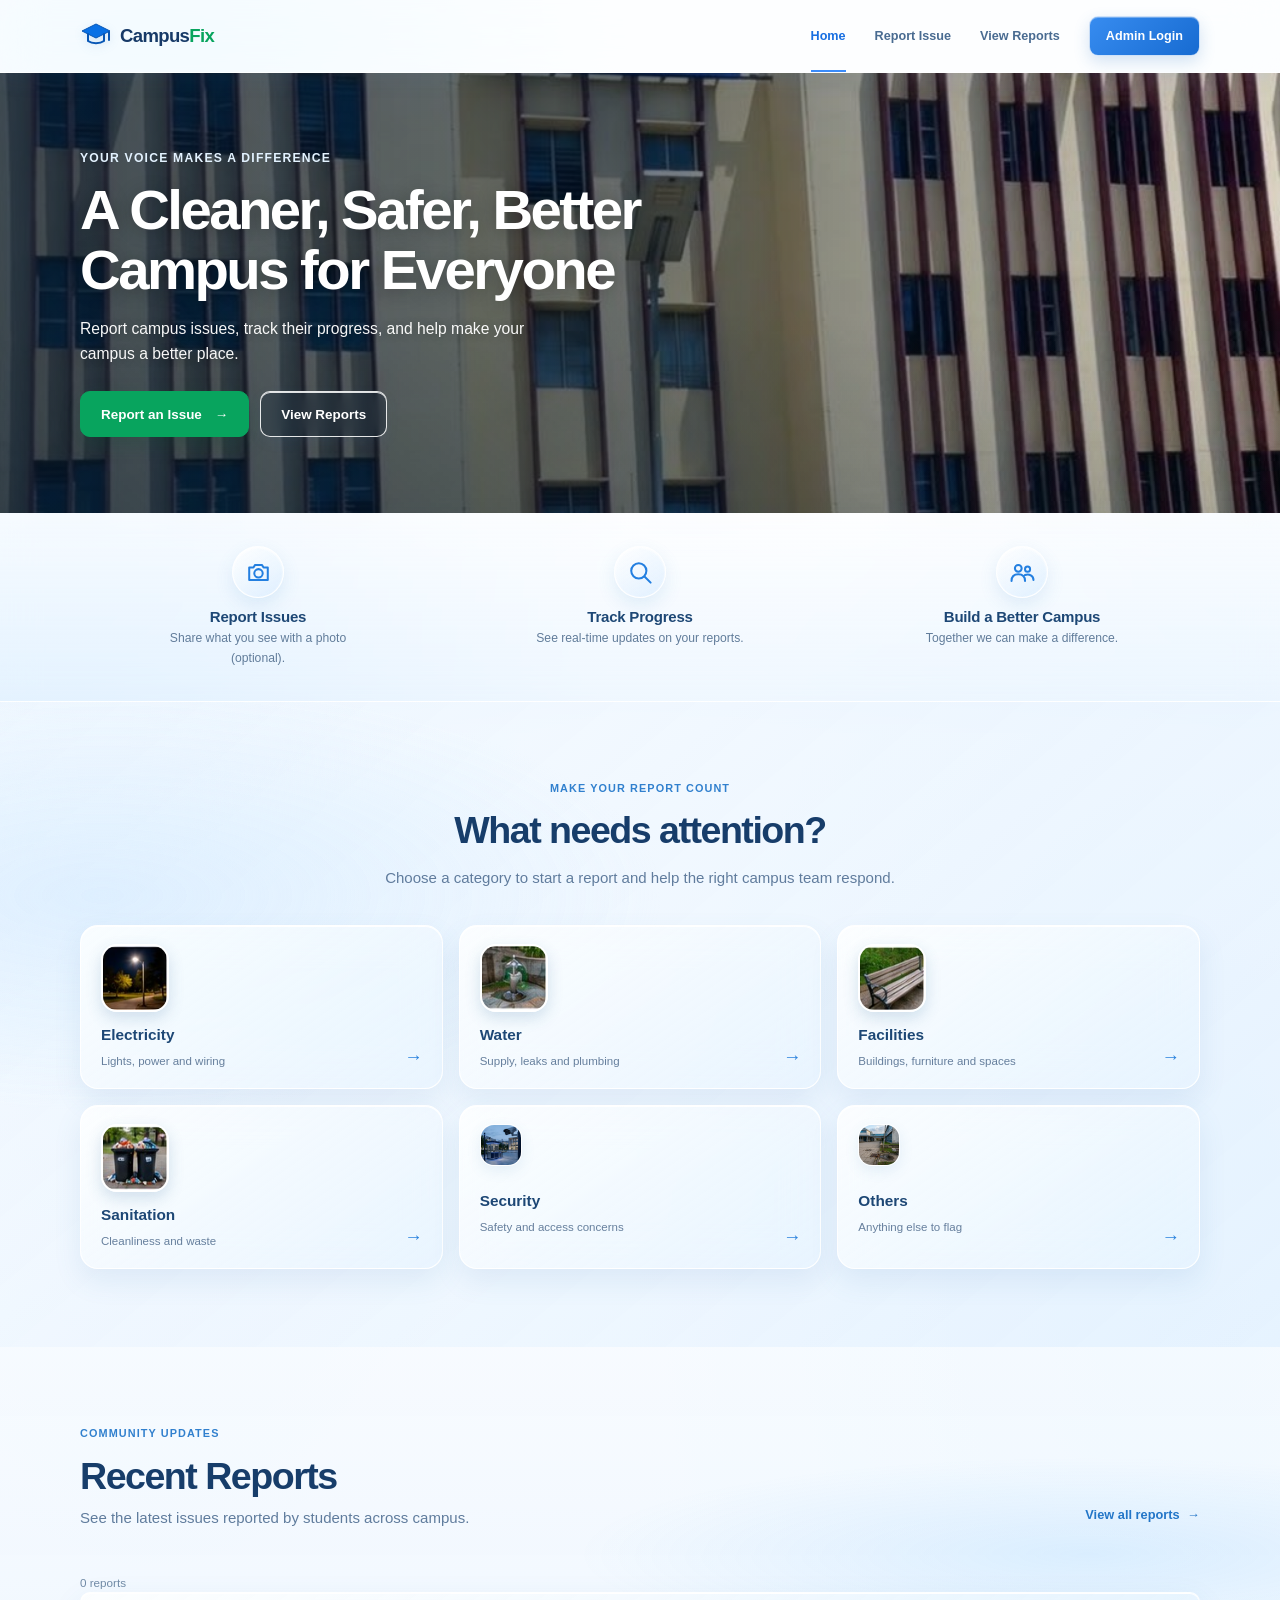
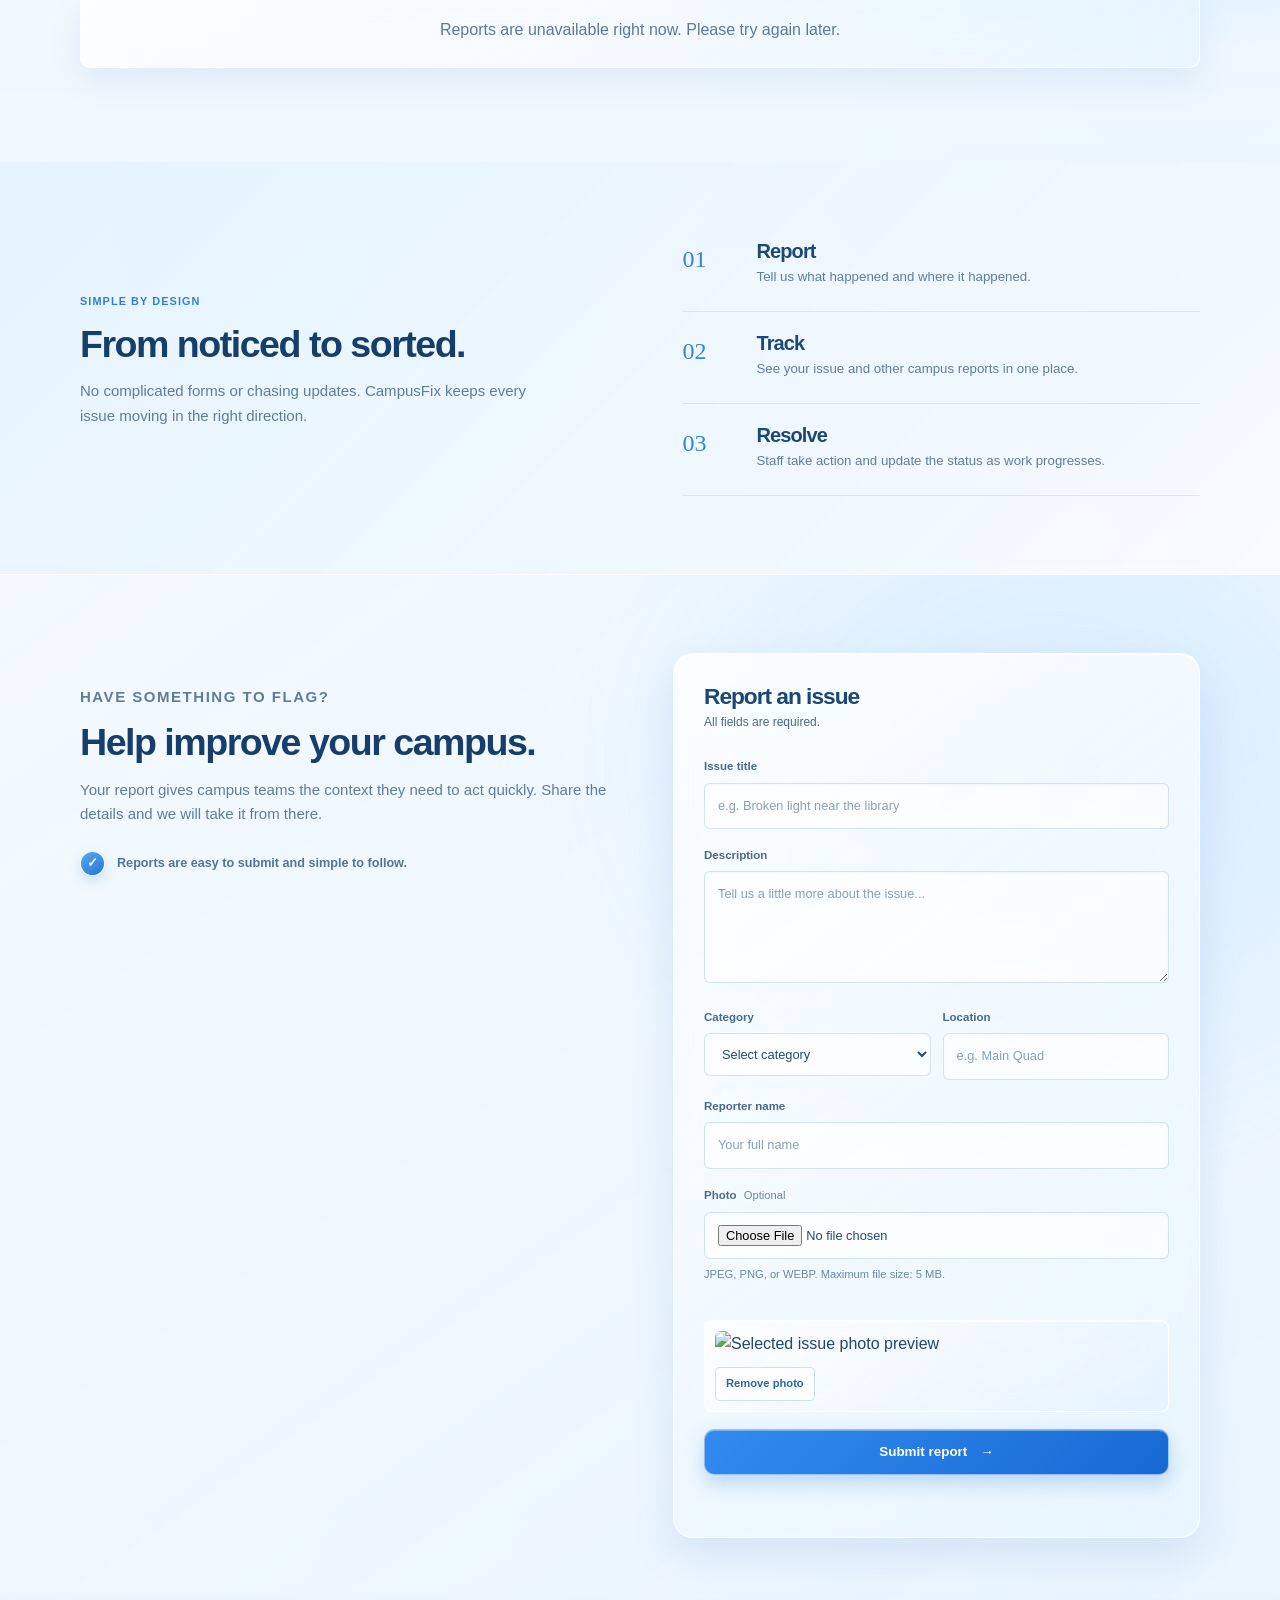
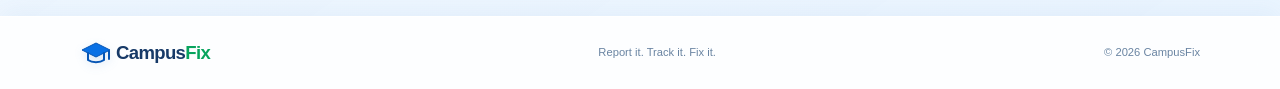
==== commit 0454e81d: "Use uploaded photo for Others category Co-authored-by: Copilot <223556219+Copilot@users.noreply.gith" ====
--- a/frontend/index.html
+++ b/frontend/index.html
@@ -72,7 +72,7 @@
                     <a class="category-card" data-category="Facilities" href="#report-form"><img class="category-photo" src="category-facilities.jpg" alt="Campus bench needing repair"><strong>Facilities</strong><small>Buildings, furniture and spaces</small><span class="card-arrow" aria-hidden="true">&#8594;</span></a>
                     <a class="category-card" data-category="Sanitation" href="#report-form"><img class="category-photo" src="category-sanitation.jpg" alt="Overflowing campus waste bins"><strong>Sanitation</strong><small>Cleanliness and waste</small><span class="card-arrow" aria-hidden="true">&#8594;</span></a>
                     <a class="category-card" data-category="Security" href="#report-form"><img class="category-icon security-photo" src="security-campus.jpeg" alt="Campus security cameras and gated entrance"><strong>Security</strong><small>Safety and access concerns</small><span class="card-arrow" aria-hidden="true">&#8594;</span></a>
-                    <a class="category-card" data-category="Other" href="#report-form"><span class="category-icon icon-purple" aria-hidden="true">&#43;</span><strong>Others</strong><small>Anything else to flag</small><span class="card-arrow" aria-hidden="true">&#8594;</span></a>
+                    <a class="category-card" data-category="Other" href="#report-form"><img class="category-icon other-photo" src="other-issue.jpeg" alt="Damaged campus walkway drain with standing water"><strong>Others</strong><small>Anything else to flag</small><span class="card-arrow" aria-hidden="true">&#8594;</span></a>
                 </div>
             </div>
         </section>
--- a/frontend/style.css
+++ b/frontend/style.css
@@ -785,8 +785,15 @@
 .admin-table th { color: #507092; background: rgba(225, 239, 253, .57); }
 .admin-table td { color: #345675; }
 .admin-table th, .admin-table td { border-color: rgba(123, 164, 205, .19); }
+.admin-actions { display: flex; align-items: center; gap: 8px; flex-wrap: wrap; }
 .update-button { color: #fff; background: linear-gradient(135deg, #398ff0, #176bd1); box-shadow: 0 5px 13px rgba(48, 120, 194, .17); }
 .update-button:hover { background: linear-gradient(135deg, #287edc, #145cad); }
+.delete-button { min-width: 63px; padding: 8px 11px; border: 1px solid rgba(185, 56, 56, .35); border-radius: 5px; color: #fff; background: #b93838; cursor: pointer; font-size: .68rem; font-weight: 700; transition: background .2s, transform .2s; }
+.delete-button:hover { background: #962e2e; }
+.admin-message { min-height: 1.4em; margin: 0 0 12px; font-size: .88rem; }
+.admin-message:empty { display: none; }
+.admin-message.success { color: #158254; }
+.admin-message.error { color: #b93838; }
 .site-footer {
 	border-top: 1px solid rgba(255, 255, 255, .92);
 	background: rgba(255, 255, 255, .7);
@@ -967,3 +974,9 @@
 	object-fit: cover;
 	object-position: center;
 }
+.category-icon.other-photo {
+	display: block;
+	padding: 0;
+	object-fit: cover;
+	object-position: center;
+}
